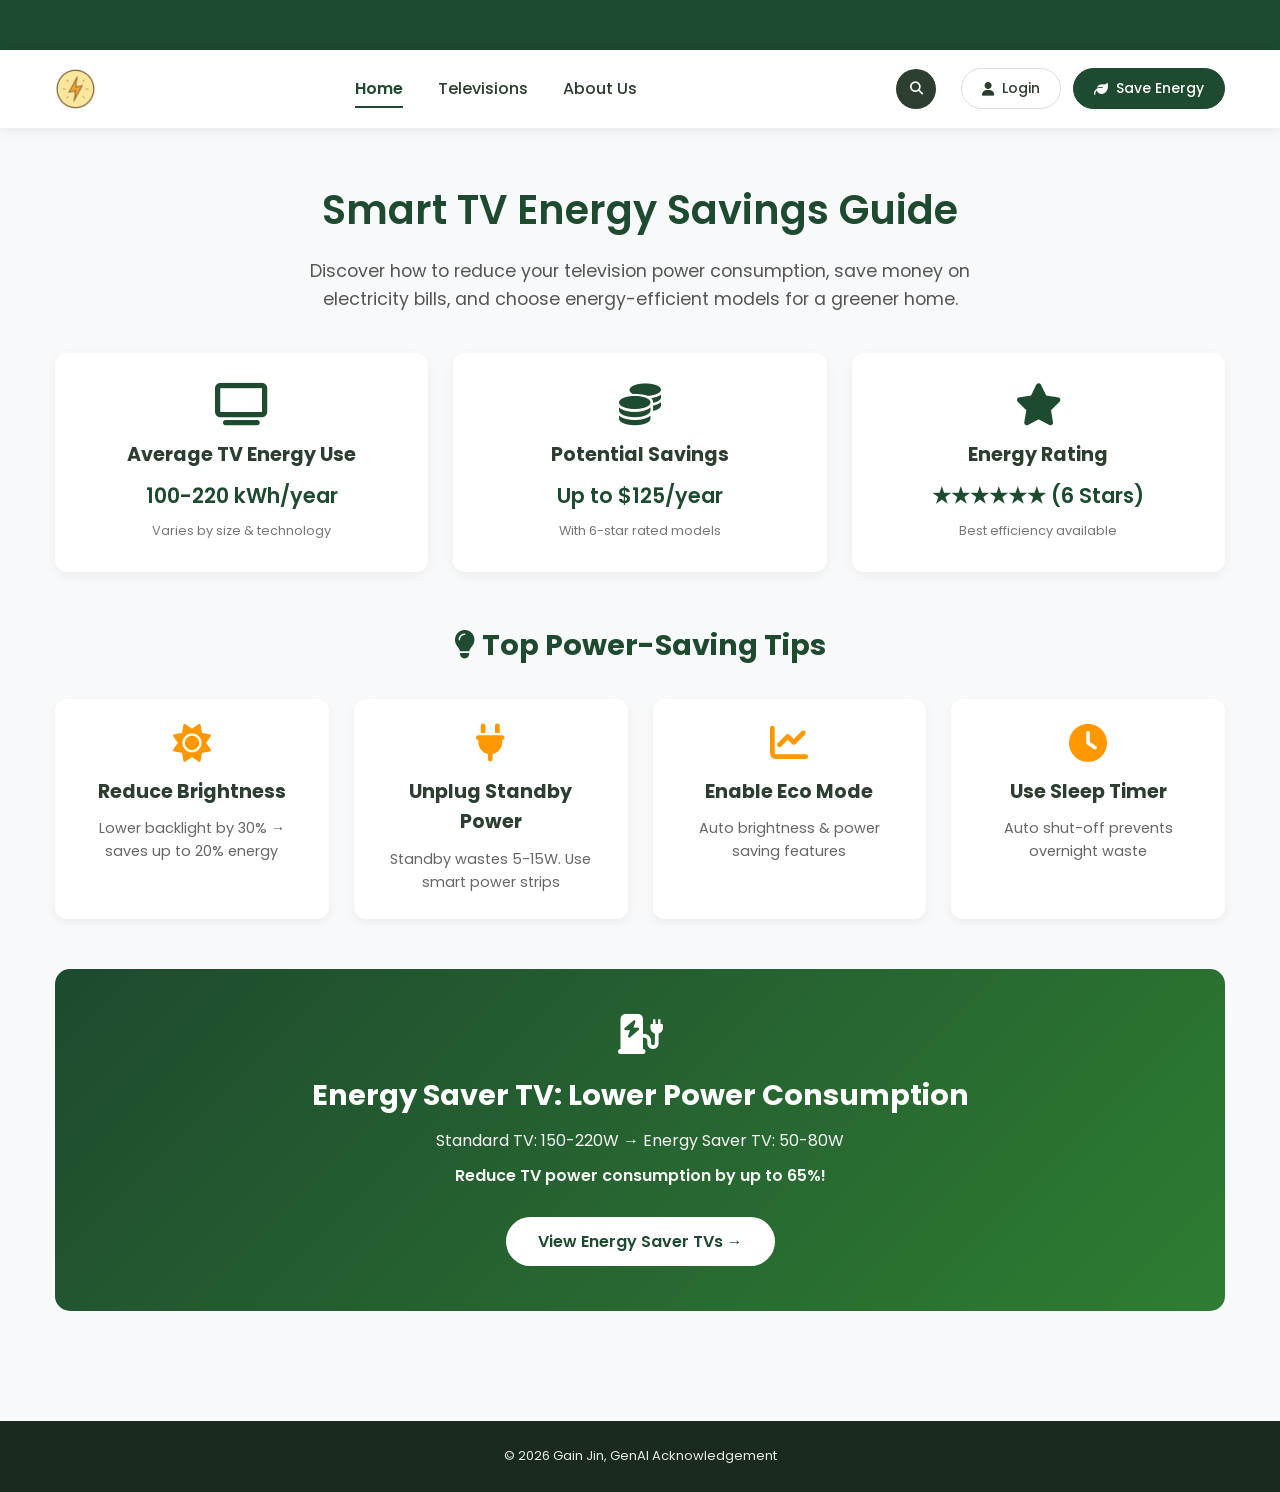
==== Exercise 3/energy-webpage/index.html @ f33c5263 "exercise 2 copy to exercise 3" ====
<!DOCTYPE html>
<html lang="en">
<head>
    <meta charset="UTF-8">
    <meta name="viewport" content="width=device-width, initial-scale=1.0">
    <title>TechVision - Smart TV Energy Savings</title>
    <link rel="stylesheet" href="css/styles.css">
    <link rel="stylesheet" href="https://cdnjs.cloudflare.com/ajax/libs/font-awesome/6.4.0/css/all.min.css">
    <link href="https://fonts.googleapis.com/css2?family=Poppins:wght@300;400;500;600;700&display=swap" rel="stylesheet">
    <link rel="icon" href="images/logo.png">
</head>
<body>
    <!-- Header -->
    <header class="ecommerce-header">
        <!-- Top banner -->
        <div class="top-banner">
            <div class="container">
                <div class="banner-content">
                    <div class="marquee-container">
                        <div class="marquee-text">
                            💡 Save Up to $100/Year on Electricity! 🌱 Choose 6-Star Energy Rated TVs & Reduce Your Carbon Footprint 📺
                        </div>
                    </div>
                </div>
            </div>
        </div>
        
        <!-- Navigation Bar -->
        <nav class="main-nav">
            <div class="container">
                <div class="nav-content">
                    <!-- Logo -->
                    <div class="logo" id="logo">
                        <img src="images/logo.png" alt="TechVision Logo" class="logo-image">
                    </div>
                    
                    <!-- Navigation Menu -->
                    <ul class="nav-menu" id="navMenu">
                        <li><a href="#home" class="nav-link active" data-page="home">Home</a></li>
                        <li><a href="#televisions" class="nav-link" data-page="televisions">Televisions</a></li>
                        <li><a href="#about" class="nav-link" data-page="about">About Us</a></li>
                    </ul>
                    
                    <!-- Search -->
                    <div class="search-container">
                        <div class="search-wrapper" id="searchWrapper">
                            <button class="search-icon-btn" id="searchToggle">
                                <i class="fas fa-search"></i>
                            </button>
                            <!-- GenAI: Expandable search container for energy tips -->
                            <div class="search-expandable" id="searchExpandable">
                                <form class="search-form" id="searchForm">
                                    <input type="text" placeholder="Search energy tips..." class="search-input" id="searchInput">
                                </form>
                            </div>
                        </div>
                    </div>
                    
                    <!-- Auth Buttons -->
                    <div class="auth-buttons" id="authButtons">
                        <a href="#" class="btn-login">
                            <i class="fas fa-user"></i> Login
                        </a>
                        <a href="#" class="btn-register">
                            <i class="fas fa-leaf"></i> Save Energy
                        </a>
                    </div>

                    <!-- Mobile Toggle -->
                    <!-- GenAI: Mobile menu toggle button - fixed version -->
                    <div class="mobile-toggle" id="mobileToggle">
                        <i class="fas fa-bars"></i>
                    </div>
                </div>
            </div>
        </nav>
    </header>
    
    <!-- Main Content -->
    <main class="page-content">
        <div class="container">
            
            <!-- HOME PAGE -->
            <section id="home" class="page-section active">
                <h1>Smart TV Energy Savings Guide</h1>
                <p>Discover how to reduce your television power consumption, save money on electricity bills, and choose energy-efficient models for a greener home.</p>
                
                <!-- Energy Statistics -->
                <div class="energy-stats">
                    <div class="stat-box">
                        <i class="fas fa-tv"></i>
                        <h3>Average TV Energy Use</h3>
                        <p>100-220 kWh/year</p>
                        <small>Varies by size & technology</small>
                    </div>
                    <div class="stat-box">
                        <i class="fas fa-coins"></i>
                        <h3>Potential Savings</h3>
                        <p>Up to $125/year</p>
                        <small>With 6-star rated models</small>
                    </div>
                    <div class="stat-box">
                        <i class="fas fa-star"></i>
                        <h3>Energy Rating</h3>
                        <p>★★★★★★ (6 Stars)</p>
                        <small>Best efficiency available</small>
                    </div>
                </div>
                
                <!-- Tips -->
                <div class="tips-section">
                    <h2><i class="fas fa-lightbulb"></i> Top Power-Saving Tips</h2>
                    <div class="tips-grid">
                        <div class="tip-card">
                            <i class="fas fa-sun"></i>
                            <h3>Reduce Brightness</h3>
                            <p>Lower backlight by 30% → saves up to 20% energy</p>
                        </div>
                        <div class="tip-card">
                            <i class="fas fa-plug"></i>
                            <h3>Unplug Standby Power</h3>
                            <p>Standby wastes 5-15W. Use smart power strips</p>
                        </div>
                        <div class="tip-card">
                            <i class="fas fa-chart-line"></i>
                            <h3>Enable Eco Mode</h3>
                            <p>Auto brightness & power saving features</p>
                        </div>
                        <div class="tip-card">
                            <i class="fas fa-clock"></i>
                            <h3>Use Sleep Timer</h3>
                            <p>Auto shut-off prevents overnight waste</p>
                        </div>
                    </div>
                </div>
                
                <!-- Comparison Banner -->
                <div class="comparison-banner">
                    <div class="comparison-content">
                        <i class="fas fa-charging-station"></i>
                        <h2>Energy Saver TV: Lower Power Consumption</h2>
                        <p>Standard TV: 150-220W → Energy Saver TV: 50-80W</p>
                        <p class="savings-highlight">Reduce TV power consumption by up to 65%!</p>
                        <a href="#televisions" class="comparison-btn" onclick="navigateTo('televisions')">View Energy Saver TVs →</a>
                    </div>
                </div>
            </section>

            <!-- TELEVISIONS PAGE -->
            <section id="televisions" class="page-section">
                <!-- Page Header -->
                <div class="page-header">
                    <h1>TV Power Consumption Comparison</h1>
                    <p>Compare energy usage, standby power, and annual costs to find the most efficient television for your home.</p>
                </div>

                <!-- Loading -->
                <!-- GenAI: Loading indicator for CSV data fetch -->
                <div id="loadingIndicator" class="loading-indicator" style="display: none;">
                    <i class="fas fa-spinner fa-spin"></i> Loading TV data...
                </div>

                <!-- Sidebar Layout -->
                <div class="content-layout">
                    <!-- GenAI: Vertical Filter Sidebar -->
                    <aside class="filter-sidebar" id="filterSidebar" style="display: none;">
                        <div class="filter-card">
                            <h3><i class="fas fa-filter"></i> Filter Results</h3>
                            
                            <div class="filter-group-vertical">
                                <label><i class="fas fa-search"></i> Search</label>
                                <input type="text" id="tvSearchInput" placeholder="Brand or model...">
                            </div>
                            
                            <div class="filter-group-vertical">
                                <label><i class="fas fa-certificate"></i> Energy Star</label>
                                <select id="energyFilter">
                                    <option value="all">All TVs</option>
                                    <option value="Yes">Certified Only</option>
                                    <option value="No">Non-Certified</option>
                                </select>
                            </div>
                            
                            <div class="filter-group-vertical">
                                <label><i class="fas fa-tv"></i> Display Type</label>
                                <select id="displayFilter">
                                    <option value="all">All Types</option>
                                </select>
                            </div>
                            
                            <div class="filter-stats">
                                <div class="stats-box">
                                    <i class="fas fa-chart-line"></i>
                                    <span id="tvCount">0</span>
                                    <small>TVs Found</small>
                                </div>
                            </div>
                        </div>
                    </aside>

                    <!-- Main Content -->
                    <div class="main-content">
                        <!-- GenAI: TV Data Table -->
                        <div class="table-container" id="tableContainer" style="display: none;">
                            <div class="table-responsive">
                                <table class="tv-table" id="tvTable">
                                    <thead>
                                        <tr>
                                            <th>Brand</th>
                                            <th>Model</th>
                                            <th>Size</th>
                                            <th>Display Type</th>
                                            <th>Power</th>
                                            <th>Standby</th>
                                            <th>Annual Energy</th>
                                            <th>Energy Star</th>
                                            <th>Annual Cost*</th>
                                        </tr>
                                    </thead>
                                    <tbody id="tableBody">
                                        <tr>
                                            <td colspan="9" class="no-results">Loading television data...</td>
                                        </tr>
                                    </tbody>
                                </table>
                            </div>
                        </div>

                        <!-- GenAI: Error Message -->
                        <div id="errorMessage" class="error-message" style="display: none;">
                            <i class="fas fa-exclamation-triangle"></i>
                            <p>Unable to load TV data. Please make sure the CSV file exists at <strong>data/tv.csv</strong></p>
                        </div>

                        <!-- Cost Note -->
                        <div class="cost-note" id="costNote" style="display: none;">
                            <i class="fas fa-info-circle"></i>
                            <p>*Annual cost calculated at $0.30/kWh (average Australian electricity rate). Based on 5 hours of daily use.</p>
                        </div>
                    </div>
                </div>
            </section>

            <!-- ABOUT PAGE -->
            <section id="about" class="page-section">
                <h1>About TechVision</h1>
                <p>Pioneering energy-efficient television solutions for a sustainable Australian future.</p>
                
                <div class="about-grid">
                    <div class="about-card">
                        <i class="fas fa-chart-line"></i>
                        <h3>Our Mission</h3>
                        <p>To empower Australian households with premium entertainment technology that significantly reduces energy consumption, lowers electricity bills, and minimizes environmental impact.</p>
                    </div>
                    <div class="about-card">
                        <i class="fas fa-leaf"></i>
                        <h3>Sustainability Commitment</h3>
                        <p>We partner exclusively with manufacturers who prioritize energy efficiency, use eco-friendly materials, and maintain strict environmental standards in production.</p>
                    </div>
                    <div class="about-card">
                        <i class="fas fa-hand-holding-heart"></i>
                        <h3>Customer Empowerment</h3>
                        <p>Providing expert guidance and transparent energy ratings to help you make informed decisions about the most efficient TVs for your home and lifestyle.</p>
                    </div>
                </div>
                
                <div class="energy-impact">
                    <h2>Our Environmental Impact</h2>
                    <div class="impact-stats">
                        <div class="impact-card">
                            <i class="fas fa-tv"></i>
                            <h3>15,000+</h3>
                            <p>Energy-Star TVs Sold</p>
                        </div>
                        <div class="impact-card">
                            <i class="fas fa-bolt"></i>
                            <h3>850,000+</h3>
                            <p>kWh Saved Annually</p>
                        </div>
                        <div class="impact-card">
                            <i class="fas fa-tree"></i>
                            <h3>340+</h3>
                            <p>Trees Equivalent Saved</p>
                        </div>
                        <div class="impact-card">
                            <i class="fas fa-coins"></i>
                            <h3>$250,000+</h3>
                            <p>Customer Savings Yearly</p>
                        </div>
                    </div>
                </div>
                
                <div class="energy-commitment">
                    <h2><i class="fas fa-star-of-life"></i> Our Energy Efficiency Promise</h2>
                    <div class="commitment-grid">
                        <div class="commitment-item">
                            <i class="fas fa-certificate"></i>
                            <h3>6-Star Rating Focus</h3>
                            <p>We prioritize TVs with 5-6 star energy ratings, ensuring maximum efficiency for every Australian home.</p>
                        </div>
                        <div class="commitment-item">
                            <i class="fas fa-chalkboard-user"></i>
                            <h3>Education & Awareness</h3>
                            <p>Free resources and guides to help you understand and reduce your TV power consumption.</p>
                        </div>
                        <div class="commitment-item">
                            <i class="fas fa-recycle"></i>
                            <h3>E-Waste Reduction</h3>
                            <p>Partnering with recycling programs to responsibly dispose of old, inefficient televisions.</p>
                        </div>
                        <div class="commitment-item">
                            <i class="fas fa-charging-station"></i>
                            <h3>Carbon Offset Program</h3>
                            <p>Every TV sold contributes to Australian reforestation and renewable energy projects.</p>
                        </div>
                    </div>
                </div>
                
                <div class="contact-info">
                    <h2>Get in Touch</h2>
                    <p><i class="fas fa-envelope"></i> green@techvision.com.au</p>
                    <p><i class="fas fa-phone"></i> 1800-ENERGY-SAVE</p>
                    <p><i class="fas fa-clock"></i> Mon-Fri: 9am-6pm | Sat: 10am-4pm</p>
                </div>
            </section>

        </div>
    </main>
    
    <footer>
        <div class="container">
            <p>© 2026 Gain Jin, GenAI Acknowledgement</p>
        </div>
    </footer>
    
    <script src="js/script.js"></script>
</body>
</html>
---- Exercise 3/energy-webpage/css/styles.css ----
/* ============================================
   BASE STYLES
   ============================================ */

* {
    margin: 0;
    padding: 0;
    box-sizing: border-box;
}

body {
    background: #f8f9fa;
    color: #2c3e2f;
    line-height: 1.6;
    font-family: 'Poppins', 'Segoe UI', sans-serif;
    overflow-x: hidden;
}

.container {
    width: 100%;
    max-width: 1200px;
    margin: 0 auto;
    padding: 0 15px;
}

/* Top Banner */
.top-banner {
    background: #1e4a2f;
    color: white;
    padding: 12px 0;
    overflow: hidden;
    box-shadow: 0 2px 8px rgba(0,0,0,0.1);
}

.banner-content {
    display: flex;
    justify-content: center;
    align-items: center;
    width: 100%;
}

.marquee-container {
    width: 100%;
    overflow: hidden;
    white-space: nowrap;
}

.marquee-text {
    display: inline-block;
    padding-left: 100%;
    animation: marquee 22s linear infinite;
    font-weight: 500;
    letter-spacing: 0.5px;
}

@keyframes marquee {
    0% { transform: translateX(0); }
    100% { transform: translateX(-100%); }
}

.marquee-container:hover .marquee-text {
    animation-play-state: paused;
}

/* Navigation */
.main-nav {
    background: white;
    padding: 18px 0;
    box-shadow: 0 2px 12px rgba(0,0,0,0.08);
    position: sticky;
    top: 0;
    z-index: 1000;
}

.nav-content {
    display: flex;
    align-items: center;
    justify-content: space-between;
    gap: 25px;
    position: relative;
}

/* Logo */
.logo {
    cursor: pointer;
    flex-shrink: 0;
}

.logo-image {
    height: 42px;
    width: auto;
    display: block;
    transition: transform 0.3s ease;
}

.logo:hover .logo-image {
    transform: scale(1.05);
}

/* Navigation Menu */
.nav-menu {
    display: flex;
    list-style: none;
    gap: 35px;
    margin: 0;
    padding: 0;
    flex: 1;
    justify-content: center;
}

.nav-link {
    text-decoration: none;
    color: #2c3e2f;
    font-weight: 500;
    font-size: 16px;
    padding: 8px 0;
    position: relative;
    transition: color 0.3s ease;
    cursor: pointer;
}

.nav-link:hover {
    color: #1e4a2f;
}

.nav-link::after {
    content: '';
    position: absolute;
    bottom: 0;
    left: 0;
    width: 0;
    height: 2px;
    background: #1e4a2f;
    transition: width 0.3s ease;
}

.nav-link:hover::after {
    width: 100%;
}

.nav-link.active {
    color: #1e4a2f;
    font-weight: 600;
}

.nav-link.active::after {
    width: 100%;
    background: #1e4a2f;
}

/* Auth Buttons */
.auth-buttons {
    display: flex;
    gap: 12px;
    flex-shrink: 0;
}

.btn-login, .btn-register {
    padding: 8px 20px;
    border-radius: 25px;
    text-decoration: none;
    font-weight: 500;
    font-size: 14px;
    display: flex;
    align-items: center;
    gap: 8px;
    transition: all 0.3s ease;
}

.btn-login {
    background: transparent;
    color: #2c3e2f;
    border: 1px solid #ddd;
}

.btn-login:hover {
    background: #f0f0f0;
    border-color: #1e4a2f;
    transform: translateY(-2px);
}

.btn-register {
    background: #1e4a2f;
    color: white;
    border: 1px solid #1e4a2f;
}

.btn-register:hover {
    background: #0f3a22;
    transform: translateY(-2px);
}

/* Search */
.search-container {
    position: relative;
}

.search-wrapper {
    display: flex;
    align-items: center;
    background: #2c3e2f;
    border-radius: 25px;
    transition: all 0.3s ease;
    padding: 2px;
}

.search-icon-btn {
    background: none;
    border: none;
    color: white;
    cursor: pointer;
    padding: 8px;
    border-radius: 50%;
    transition: all 0.3s ease;
    width: 36px;
    height: 36px;
    display: flex;
    align-items: center;
    justify-content: center;
}

.search-icon-btn:hover {
    background: #3e5a40;
    transform: scale(1.05);
}

/* GenAI: Expandable search container */
.search-expandable {
    width: 0;
    overflow: hidden;
    transition: width 0.3s ease;
    height: 36px;
}

.search-expandable.expanded {
    width: 220px;
}

.search-form {
    display: flex;
    align-items: center;
    width: 220px;
    opacity: 0;
    transition: opacity 0.2s;
    height: 100%;
}

.search-expandable.expanded .search-form {
    opacity: 1;
}

.search-input {
    flex: 1;
    padding: 0 12px;
    border: none;
    background: transparent;
    font-family: 'Poppins', sans-serif;
    font-size: 14px;
    outline: none;
    color: white;
    height: 100%;
}

.search-input::placeholder {
    color: #ccc;
}

/* Mobile Toggle */
.mobile-toggle {
    display: none;
    font-size: 28px;
    cursor: pointer;
    color: #2c3e2f;
    background: none;
    border: none;
    padding: 8px;
    z-index: 1002;
}

.mobile-toggle:hover {
    color: #1e4a2f;
}

/* Main Content & Page Sections */
.page-content {
    padding: 50px 0;
    text-align: center;
    min-height: calc(100vh - 400px);
}

.page-section {
    display: none;
}

.page-section.active {
    display: block;
}

h1 {
    font-size: 2.5rem;
    color: #1e4a2f;
    margin-bottom: 15px;
    font-weight: 600;
}

.page-content > .container > .page-section > p {
    font-size: 1.1rem;
    color: #555;
    max-width: 750px;
    margin: 0 auto 40px;
}

/* ============================================
   HOME PAGE STYLES
   ============================================ */

/* Energy Stats */
.energy-stats {
    display: grid;
    grid-template-columns: repeat(auto-fit, minmax(250px, 1fr));
    gap: 25px;
    margin: 40px 0;
}

.stat-box {
    background: white;
    padding: 30px;
    border-radius: 12px;
    text-align: center;
    box-shadow: 0 4px 12px rgba(0,0,0,0.05);
    transition: transform 0.3s ease;
}

.stat-box:hover {
    transform: translateY(-5px);
}

.stat-box i {
    font-size: 42px;
    color: #1e4a2f;
    margin-bottom: 15px;
}

.stat-box h3 {
    font-size: 1.2rem;
    margin-bottom: 8px;
    color: #2c3e2f;
}

.stat-box p {
    font-size: 1.3rem;
    font-weight: 600;
    color: #1e4a2f;
    margin: 5px 0;
}

.stat-box small {
    font-size: 0.8rem;
    color: #777;
}

/* Tips Section */
.tips-section {
    margin: 50px 0;
}

.tips-section h2 {
    font-size: 1.8rem;
    color: #1e4a2f;
    margin-bottom: 30px;
}

.tips-grid {
    display: grid;
    grid-template-columns: repeat(auto-fit, minmax(240px, 1fr));
    gap: 25px;
}

.tip-card {
    background: white;
    padding: 25px;
    border-radius: 12px;
    text-align: center;
    box-shadow: 0 4px 10px rgba(0,0,0,0.05);
    transition: transform 0.3s;
}

.tip-card:hover {
    transform: translateY(-3px);
}

.tip-card i {
    font-size: 38px;
    color: #ff9800;
    margin-bottom: 15px;
}

.tip-card h3 {
    margin-bottom: 10px;
    font-size: 1.2rem;
    color: #2c3e2f;
}

.tip-card p {
    color: #666;
    font-size: 0.9rem;
}

/* Comparison Banner */
.comparison-banner {
    background: linear-gradient(135deg, #1e4a2f 0%, #2e7d32 100%);
    border-radius: 15px;
    padding: 45px;
    text-align: center;
    color: white;
    margin-top: 50px;
}

.comparison-content i {
    font-size: 2.5rem;
}

.comparison-content h2 {
    font-size: 1.8rem;
    margin: 15px 0 10px;
}

.comparison-content p {
    font-size: 1rem;
    margin-bottom: 8px;
    opacity: 0.95;
}

.savings-highlight {
    font-size: 1.2rem;
    font-weight: 600;
    margin: 10px 0;
}

.comparison-btn {
    display: inline-block;
    margin-top: 20px;
    padding: 12px 32px;
    background: white;
    color: #1e4a2f;
    text-decoration: none;
    border-radius: 30px;
    font-weight: 600;
    transition: all 0.3s ease;
    cursor: pointer;
    border: none;
}

.comparison-btn:hover {
    transform: translateY(-2px);
    box-shadow: 0 5px 15px rgba(0,0,0,0.2);
}

/* ============================================
   TELEVISIONS PAGE STYLES
   ============================================ */

.page-header {
    text-align: center;
    margin: 40px 0 30px;
}

.page-header h1 {
    font-size: 2.2rem;
    color: #000;
    margin-bottom: 12px;
}

.page-header p {
    font-size: 1rem;
    color: #666;
    max-width: 700px;
    margin: 0 auto;
}

/* GenAI: Loading indicator */
.loading-indicator {
    text-align: center;
    padding: 60px 20px;
    font-size: 1.1rem;
    color: #666;
}

.loading-indicator i {
    margin-right: 10px;
    color: #000;
}

/* Sidebar Layout */
.content-layout {
    display: flex;
    gap: 30px;
    margin-bottom: 40px;
    text-align: left;
}

/* GenAI: Vertical Filter Sidebar */
.filter-sidebar {
    flex: 0 0 280px;
}

.filter-card {
    background: white;
    border-radius: 16px;
    padding: 24px;
    box-shadow: 0 5px 20px rgba(0, 0, 0, 0.08);
    position: sticky;
    top: 20px;
}

.filter-card h3 {
    font-size: 1.2rem;
    margin-bottom: 20px;
    padding-bottom: 12px;
    border-bottom: 2px solid #f0f0f0;
    color: #333;
}

.filter-card h3 i {
    margin-right: 8px;
    color: #000;
}

.filter-group-vertical {
    margin-bottom: 20px;
}

.filter-group-vertical label {
    display: flex;
    align-items: center;
    gap: 8px;
    font-weight: 500;
    margin-bottom: 8px;
    color: #555;
    font-size: 0.85rem;
}

.filter-group-vertical label i {
    font-size: 0.9rem;
    color: #666;
}

.filter-group-vertical input,
.filter-group-vertical select {
    width: 100%;
    padding: 10px 12px;
    border: 1px solid #e0e0e0;
    border-radius: 8px;
    font-family: 'Poppins', sans-serif;
    font-size: 0.9rem;
    transition: all 0.3s ease;
}

.filter-group-vertical input:focus,
.filter-group-vertical select:focus {
    outline: none;
    border-color: #000;
    box-shadow: 0 0 0 3px rgba(0, 0, 0, 0.05);
}

.filter-stats {
    margin-top: 25px;
    padding-top: 20px;
    border-top: 1px solid #f0f0f0;
}

.stats-box {
    text-align: center;
    background: #f8f9fa;
    padding: 15px;
    border-radius: 12px;
}

.stats-box i {
    font-size: 1.5rem;
    color: #000;
    display: block;
    margin-bottom: 8px;
}

.stats-box span {
    font-size: 2rem;
    font-weight: 700;
    color: #000;
    display: block;
    line-height: 1;
}

.stats-box small {
    font-size: 0.75rem;
    color: #666;
    display: block;
    margin-top: 5px;
}

/* Main Content */
.main-content {
    flex: 1;
    min-width: 0;
}

/* GenAI: TV Data Table */
.table-container {
    background: white;
    border-radius: 16px;
    box-shadow: 0 5px 20px rgba(0, 0, 0, 0.08);
    overflow: hidden;
    margin-bottom: 20px;
}

.table-responsive {
    overflow-x: auto;
}

.tv-table {
    width: 100%;
    border-collapse: collapse;
    font-size: 0.9rem;
}

.tv-table thead {
    background: #f8f9fa;
    border-bottom: 2px solid #e0e0e0;
}

.tv-table th {
    padding: 16px 12px;
    text-align: center;
    font-weight: 600;
    color: #333;
    font-size: 0.8rem;
    text-transform: uppercase;
    letter-spacing: 0.5px;
}

.tv-table td {
    padding: 14px 12px;
    text-align: center;
    border-bottom: 1px solid #eee;
    color: #555;
}

.tv-table tr:hover {
    background: #fafafa;
}

.tv-table td:first-child,
.tv-table th:first-child {
    padding-left: 20px;
}

.tv-table td:last-child,
.tv-table th:last-child {
    padding-right: 20px;
}

.tv-table td:first-child {
    font-weight: 600;
    color: #000;
}

/* Energy Star Badge */
.energy-star-badge {
    display: inline-flex;
    align-items: center;
    gap: 6px;
    background: #2ecc71;
    color: white;
    padding: 4px 10px;
    border-radius: 20px;
    font-size: 0.7rem;
    font-weight: 500;
}

.energy-star-badge i {
    font-size: 0.65rem;
}

.non-certified {
    color: #999;
    font-size: 0.75rem;
}

/* Star Rating */
.star-rating {
    font-size: 0.7rem;
    letter-spacing: 1px;
    display: block;
    margin-top: 4px;
}

/* Cost Highlight */
.cost-highlight {
    font-weight: 600;
    color: #e67e22;
}

/* GenAI: Error Message */
.error-message {
    background: #fee;
    border-left: 4px solid #e74c3c;
    padding: 15px 20px;
    border-radius: 8px;
    display: flex;
    align-items: center;
    gap: 12px;
    color: #c0392b;
    margin-bottom: 20px;
}

.error-message i {
    font-size: 1.2rem;
}

.error-message p {
    margin: 0;
    flex: 1;
}

.cost-note {
    background: #fff3e0;
    padding: 12px 20px;
    border-radius: 8px;
    display: flex;
    align-items: center;
    gap: 12px;
    font-size: 0.8rem;
    color: #856404;
}

.cost-note i {
    font-size: 1rem;
}

.no-results {
    text-align: center;
    padding: 60px 20px !important;
    color: #999;
    font-size: 0.9rem;
}

/* ============================================
   ABOUT PAGE STYLES
   ============================================ */

.about-grid {
    display: grid;
    grid-template-columns: repeat(auto-fit, minmax(300px, 1fr));
    gap: 30px;
    margin: 40px 0;
}

.about-card {
    background: white;
    padding: 35px;
    border-radius: 12px;
    text-align: center;
    box-shadow: 0 4px 12px rgba(0, 0, 0, 0.05);
    transition: all 0.3s ease;
}

.about-card:hover {
    transform: translateY(-5px);
    box-shadow: 0 8px 20px rgba(0, 0, 0, 0.1);
}

.about-card i {
    font-size: 45px;
    color: #1e4a2f;
    margin-bottom: 18px;
}

.about-card h3 {
    font-size: 1.3rem;
    margin-bottom: 15px;
    color: #1e4a2f;
}

.about-card p {
    font-size: 0.95rem;
    color: #555;
    line-height: 1.6;
}

/* Energy Impact */
.energy-impact {
    margin: 60px 0;
    text-align: center;
}

.energy-impact h2 {
    font-size: 1.8rem;
    margin-bottom: 35px;
    color: #1e4a2f;
}

.impact-stats {
    display: grid;
    grid-template-columns: repeat(auto-fit, minmax(220px, 1fr));
    gap: 25px;
    margin-top: 30px;
}

.impact-card {
    background: linear-gradient(135deg, #1e4a2f 0%, #2e7d32 100%);
    color: white;
    padding: 30px 20px;
    border-radius: 12px;
    text-align: center;
    transition: transform 0.3s ease;
}

.impact-card:hover {
    transform: translateY(-5px);
}

.impact-card i {
    font-size: 42px;
    margin-bottom: 15px;
}

.impact-card h3 {
    font-size: 2rem;
    margin-bottom: 8px;
    font-weight: 700;
}

.impact-card p {
    font-size: 0.9rem;
    opacity: 0.95;
}

/* Energy Commitment */
.energy-commitment {
    margin: 60px 0;
    text-align: center;
}

.energy-commitment h2 {
    font-size: 1.8rem;
    margin-bottom: 35px;
    color: #1e4a2f;
}

.energy-commitment h2 i {
    margin-right: 12px;
    color: #ff9800;
}

.commitment-grid {
    display: grid;
    grid-template-columns: repeat(auto-fit, minmax(250px, 1fr));
    gap: 30px;
}

.commitment-item {
    background: white;
    padding: 30px;
    border-radius: 12px;
    text-align: center;
    box-shadow: 0 4px 12px rgba(0, 0, 0, 0.05);
    transition: all 0.3s ease;
}

.commitment-item:hover {
    transform: translateY(-3px);
    box-shadow: 0 6px 16px rgba(0, 0, 0, 0.1);
}

.commitment-item i {
    font-size: 40px;
    color: #1e4a2f;
    margin-bottom: 18px;
}

.commitment-item h3 {
    font-size: 1.2rem;
    margin-bottom: 12px;
    color: #2c3e2f;
}

.commitment-item p {
    font-size: 0.9rem;
    color: #666;
    line-height: 1.5;
}

/* Contact Info */
.contact-info {
    background: white;
    padding: 45px;
    border-radius: 12px;
    text-align: center;
    margin: 40px 0;
    box-shadow: 0 4px 12px rgba(0, 0, 0, 0.05);
}

.contact-info h2 {
    font-size: 1.8rem;
    margin-bottom: 25px;
    color: #1e4a2f;
}

.contact-info p {
    font-size: 1.1rem;
    margin: 15px 0;
    color: #333;
}

/* ============================================
   FOOTER
   ============================================ */

footer {
    background: #1a2a1f;
    color: white;
    padding: 25px 0;
    text-align: center;
    margin-top: 60px;
}

footer p {
    margin: 0;
    font-size: 13px;
    opacity: 0.9;
}

/* ============================================
   GenAI: Mobile Responsive Styles
   ============================================ */

@media (max-width: 1024px) {
    .search-expandable.expanded {
        width: 200px;
    }
}

@media (max-width: 900px) {
    .nav-content {
        flex-wrap: wrap;
    }
    
    .nav-menu {
        order: 4;
        width: 100%;
        justify-content: center;
        margin-top: 15px;
    }
    
    .auth-buttons {
        order: 2;
        margin-left: auto;
    }
    
    .search-container {
        order: 3;
    }
}

@media (max-width: 992px) {
    .content-layout {
        flex-direction: column;
    }
    
    .filter-sidebar {
        flex: auto;
    }
    
    .filter-card {
        position: static;
    }
    
    .filter-group-vertical {
        margin-bottom: 15px;
    }
}

/* GenAI: Mobile Styles - Screen width 768px and below */
@media (max-width: 768px) {
    /* Hide desktop nav elements */
    .nav-menu, 
    .auth-buttons {
        display: none !important;
    }
    
    /* Show mobile toggle */
    .mobile-toggle {
        display: block !important;
    }
    
    .nav-content {
        flex-wrap: nowrap;
        justify-content: space-between;
    }
    
    .logo {
        order: 1;
    }
    
    .search-container {
        order: 2;
        margin-left: auto;
        display: block !important;
    }
    
    .mobile-toggle {
        order: 3;
        margin-left: 10px;
    }
    
    .search-wrapper {
        background: #2c3e2f;
        border-radius: 25px;
    }
    
    /* GenAI: Mobile search expandable */
    .search-expandable {
        position: fixed;
        top: 0;
        left: 0;
        right: 0;
        width: 100%;
        height: 0;
        background: white;
        z-index: 1001;
        transition: height 0.3s ease;
        border-radius: 0;
    }
    
    .search-expandable.expanded {
        width: 100%;
        height: 60px;
    }
    
    .search-expandable.expanded .search-form {
        width: 100%;
        padding: 10px 15px;
        background: white;
    }
    
    .search-input {
        color: #333;
        background: white;
    }
    
    /* GenAI: Mobile menu open styles (applied by JavaScript) */
    .nav-menu.mobile-visible {
        display: flex !important;
        flex-direction: column;
        position: absolute;
        top: 100%;
        left: 0;
        right: 0;
        background: white;
        padding: 20px;
        box-shadow: 0 10px 20px rgba(0,0,0,0.1);
        gap: 15px;
        z-index: 1000;
        order: 5;
    }
    
    .auth-buttons.mobile-visible {
        display: flex !important;
        flex-direction: column;
        position: absolute;
        top: calc(100% + 200px);
        left: 0;
        right: 0;
        background: white;
        padding: 20px;
        box-shadow: 0 10px 20px rgba(0,0,0,0.1);
        gap: 15px;
        z-index: 1000;
    }
    
    /* Typography */
    h1 {
        font-size: 1.8rem;
    }
    
    .page-content > .container > .page-section > p {
        font-size: 1rem;
    }
    
    /* Home page grids */
    .energy-stats, 
    .tips-grid {
        grid-template-columns: 1fr;
    }
    
    .comparison-banner {
        padding: 30px;
    }
    
    .comparison-content h2 {
        font-size: 1.4rem;
    }
    
    /* Televisions page */
    .page-header h1 {
        font-size: 1.6rem;
    }
    
    .tv-table th {
        font-size: 0.7rem;
        padding: 12px 8px;
    }
    
    .tv-table td {
        padding: 10px 8px;
        font-size: 0.75rem;
    }
    
    /* GenAI: About page specific responsive adjustments */
    .about-grid, 
    .impact-stats, 
    .commitment-grid {
        grid-template-columns: 1fr;
    }
    
    .energy-impact h2, 
    .energy-commitment h2 {
        font-size: 1.5rem;
    }
    
    .impact-card h3 {
        font-size: 1.5rem;
    }
    
    .contact-info {
        padding: 30px 20px;
    }
    
    .contact-info h2 {
        font-size: 1.5rem;
    }
    
    .contact-info p {
        font-size: 0.95rem;
    }
}

@media (max-width: 480px) {
    .tv-table td,
    .tv-table th {
        padding: 8px 6px;
        font-size: 0.7rem;
    }
    
    .energy-star-badge {
        padding: 2px 6px;
        font-size: 0.6rem;
    }
}
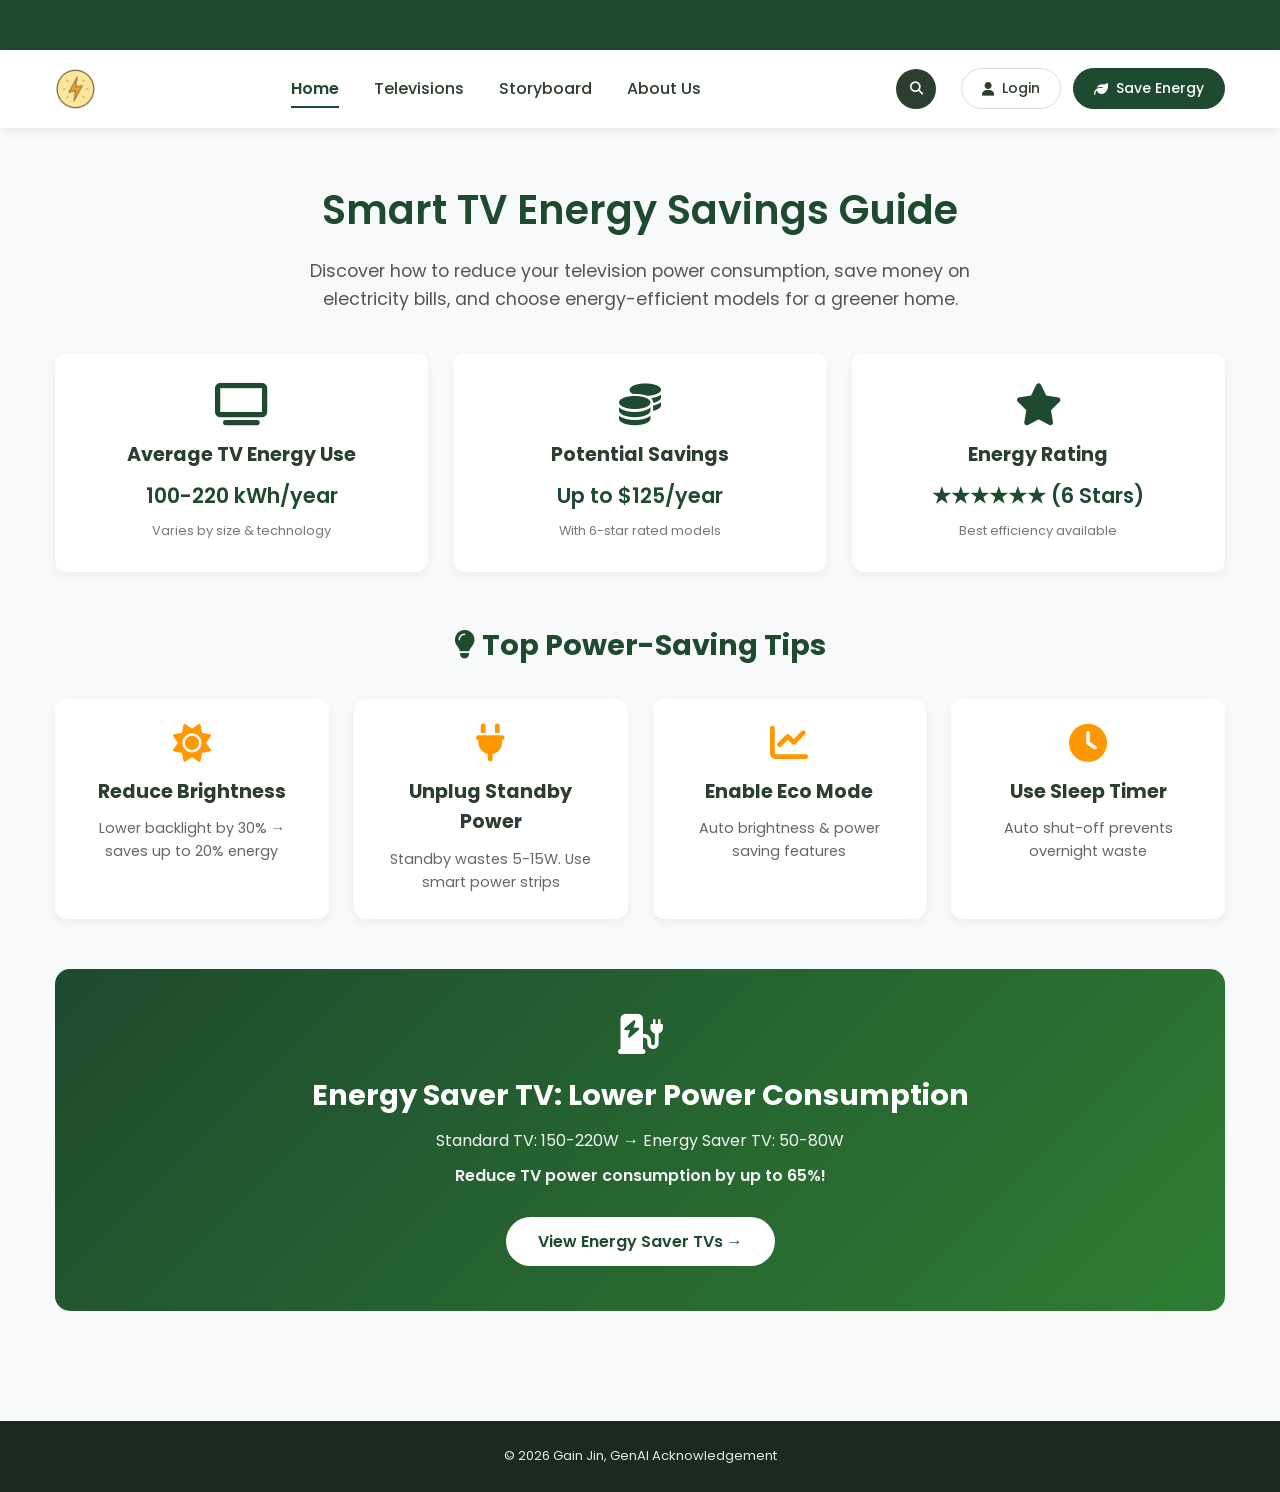
==== commit 12ed98d1: "storyboard page and design" ====
--- a/Exercise 3/energy-webpage/index.html
+++ b/Exercise 3/energy-webpage/index.html
@@ -6,13 +6,12 @@
     <title>TechVision - Smart TV Energy Savings</title>
     <link rel="stylesheet" href="css/styles.css">
     <link rel="stylesheet" href="https://cdnjs.cloudflare.com/ajax/libs/font-awesome/6.4.0/css/all.min.css">
-    <link href="https://fonts.googleapis.com/css2?family=Poppins:wght@300;400;500;600;700&display=swap" rel="stylesheet">
+    <link href="https://fonts.googleapis.com/css2?family=Poppins:wght@300;400;500;600;700;800;900&display=swap" rel="stylesheet">
     <link rel="icon" href="images/logo.png">
 </head>
 <body>
     <!-- Header -->
     <header class="ecommerce-header">
-        <!-- Top banner -->
         <div class="top-banner">
             <div class="container">
                 <div class="banner-content">
@@ -25,29 +24,25 @@
             </div>
         </div>
         
-        <!-- Navigation Bar -->
         <nav class="main-nav">
             <div class="container">
                 <div class="nav-content">
-                    <!-- Logo -->
                     <div class="logo" id="logo">
                         <img src="images/logo.png" alt="TechVision Logo" class="logo-image">
                     </div>
                     
-                    <!-- Navigation Menu -->
                     <ul class="nav-menu" id="navMenu">
                         <li><a href="#home" class="nav-link active" data-page="home">Home</a></li>
                         <li><a href="#televisions" class="nav-link" data-page="televisions">Televisions</a></li>
+                        <li><a href="#storyboard" class="nav-link" data-page="storyboard">Storyboard</a></li>
                         <li><a href="#about" class="nav-link" data-page="about">About Us</a></li>
                     </ul>
                     
-                    <!-- Search -->
                     <div class="search-container">
                         <div class="search-wrapper" id="searchWrapper">
                             <button class="search-icon-btn" id="searchToggle">
                                 <i class="fas fa-search"></i>
                             </button>
-                            <!-- GenAI: Expandable search container for energy tips -->
                             <div class="search-expandable" id="searchExpandable">
                                 <form class="search-form" id="searchForm">
                                     <input type="text" placeholder="Search energy tips..." class="search-input" id="searchInput">
@@ -56,18 +51,11 @@
                         </div>
                     </div>
                     
-                    <!-- Auth Buttons -->
                     <div class="auth-buttons" id="authButtons">
-                        <a href="#" class="btn-login">
-                            <i class="fas fa-user"></i> Login
-                        </a>
-                        <a href="#" class="btn-register">
-                            <i class="fas fa-leaf"></i> Save Energy
-                        </a>
-                    </div>
-
-                    <!-- Mobile Toggle -->
-                    <!-- GenAI: Mobile menu toggle button - fixed version -->
+                        <a href="#" class="btn-login"><i class="fas fa-user"></i> Login</a>
+                        <a href="#" class="btn-register"><i class="fas fa-leaf"></i> Save Energy</a>
+                    </div>
+
                     <div class="mobile-toggle" id="mobileToggle">
                         <i class="fas fa-bars"></i>
                     </div>
@@ -76,7 +64,6 @@
         </nav>
     </header>
     
-    <!-- Main Content -->
     <main class="page-content">
         <div class="container">
             
@@ -85,56 +72,22 @@
                 <h1>Smart TV Energy Savings Guide</h1>
                 <p>Discover how to reduce your television power consumption, save money on electricity bills, and choose energy-efficient models for a greener home.</p>
                 
-                <!-- Energy Statistics -->
                 <div class="energy-stats">
-                    <div class="stat-box">
-                        <i class="fas fa-tv"></i>
-                        <h3>Average TV Energy Use</h3>
-                        <p>100-220 kWh/year</p>
-                        <small>Varies by size & technology</small>
-                    </div>
-                    <div class="stat-box">
-                        <i class="fas fa-coins"></i>
-                        <h3>Potential Savings</h3>
-                        <p>Up to $125/year</p>
-                        <small>With 6-star rated models</small>
-                    </div>
-                    <div class="stat-box">
-                        <i class="fas fa-star"></i>
-                        <h3>Energy Rating</h3>
-                        <p>★★★★★★ (6 Stars)</p>
-                        <small>Best efficiency available</small>
-                    </div>
+                    <div class="stat-box"><i class="fas fa-tv"></i><h3>Average TV Energy Use</h3><p>100-220 kWh/year</p><small>Varies by size & technology</small></div>
+                    <div class="stat-box"><i class="fas fa-coins"></i><h3>Potential Savings</h3><p>Up to $125/year</p><small>With 6-star rated models</small></div>
+                    <div class="stat-box"><i class="fas fa-star"></i><h3>Energy Rating</h3><p>★★★★★★ (6 Stars)</p><small>Best efficiency available</small></div>
                 </div>
                 
-                <!-- Tips -->
                 <div class="tips-section">
                     <h2><i class="fas fa-lightbulb"></i> Top Power-Saving Tips</h2>
                     <div class="tips-grid">
-                        <div class="tip-card">
-                            <i class="fas fa-sun"></i>
-                            <h3>Reduce Brightness</h3>
-                            <p>Lower backlight by 30% → saves up to 20% energy</p>
-                        </div>
-                        <div class="tip-card">
-                            <i class="fas fa-plug"></i>
-                            <h3>Unplug Standby Power</h3>
-                            <p>Standby wastes 5-15W. Use smart power strips</p>
-                        </div>
-                        <div class="tip-card">
-                            <i class="fas fa-chart-line"></i>
-                            <h3>Enable Eco Mode</h3>
-                            <p>Auto brightness & power saving features</p>
-                        </div>
-                        <div class="tip-card">
-                            <i class="fas fa-clock"></i>
-                            <h3>Use Sleep Timer</h3>
-                            <p>Auto shut-off prevents overnight waste</p>
-                        </div>
+                        <div class="tip-card"><i class="fas fa-sun"></i><h3>Reduce Brightness</h3><p>Lower backlight by 30% → saves up to 20% energy</p></div>
+                        <div class="tip-card"><i class="fas fa-plug"></i><h3>Unplug Standby Power</h3><p>Standby wastes 5-15W. Use smart power strips</p></div>
+                        <div class="tip-card"><i class="fas fa-chart-line"></i><h3>Enable Eco Mode</h3><p>Auto brightness & power saving features</p></div>
+                        <div class="tip-card"><i class="fas fa-clock"></i><h3>Use Sleep Timer</h3><p>Auto shut-off prevents overnight waste</p></div>
                     </div>
                 </div>
                 
-                <!-- Comparison Banner -->
                 <div class="comparison-banner">
                     <div class="comparison-content">
                         <i class="fas fa-charging-station"></i>
@@ -148,96 +101,168 @@
 
             <!-- TELEVISIONS PAGE -->
             <section id="televisions" class="page-section">
-                <!-- Page Header -->
                 <div class="page-header">
                     <h1>TV Power Consumption Comparison</h1>
                     <p>Compare energy usage, standby power, and annual costs to find the most efficient television for your home.</p>
                 </div>
 
-                <!-- Loading -->
-                <!-- GenAI: Loading indicator for CSV data fetch -->
                 <div id="loadingIndicator" class="loading-indicator" style="display: none;">
                     <i class="fas fa-spinner fa-spin"></i> Loading TV data...
                 </div>
 
-                <!-- Sidebar Layout -->
                 <div class="content-layout">
-                    <!-- GenAI: Vertical Filter Sidebar -->
                     <aside class="filter-sidebar" id="filterSidebar" style="display: none;">
                         <div class="filter-card">
                             <h3><i class="fas fa-filter"></i> Filter Results</h3>
-                            
-                            <div class="filter-group-vertical">
-                                <label><i class="fas fa-search"></i> Search</label>
-                                <input type="text" id="tvSearchInput" placeholder="Brand or model...">
+                            <div class="filter-group-vertical"><label><i class="fas fa-search"></i> Search</label><input type="text" id="tvSearchInput" placeholder="Brand or model..."></div>
+                            <div class="filter-group-vertical"><label><i class="fas fa-certificate"></i> Energy Star</label><select id="energyFilter"><option value="all">All TVs</option><option value="Yes">Certified Only</option><option value="No">Non-Certified</option></select></div>
+                            <div class="filter-group-vertical"><label><i class="fas fa-tv"></i> Display Type</label><select id="displayFilter"><option value="all">All Types</option></select></div>
+                            <div class="filter-stats"><div class="stats-box"><i class="fas fa-chart-line"></i><span id="tvCount">0</span><small>TVs Found</small></div></div>
+                        </div>
+                    </aside>
+
+                    <div class="main-content">
+                        <div class="table-container" id="tableContainer" style="display: none;">
+                            <div class="table-responsive">
+                                <table class="tv-table">
+                                    <thead><tr><th>Brand</th><th>Model</th><th>Size</th><th>Display Type</th><th>Power</th><th>Standby</th><th>Annual Energy</th><th>Energy Star</th><th>Annual Cost*</th></tr></thead>
+                                    <tbody id="tableBody"><tr><td colspan="9" class="no-results">Loading television data...</td></tr></tbody>
+                                </table>
                             </div>
-                            
-                            <div class="filter-group-vertical">
-                                <label><i class="fas fa-certificate"></i> Energy Star</label>
-                                <select id="energyFilter">
-                                    <option value="all">All TVs</option>
-                                    <option value="Yes">Certified Only</option>
-                                    <option value="No">Non-Certified</option>
-                                </select>
-                            </div>
-                            
-                            <div class="filter-group-vertical">
-                                <label><i class="fas fa-tv"></i> Display Type</label>
-                                <select id="displayFilter">
-                                    <option value="all">All Types</option>
-                                </select>
-                            </div>
-                            
-                            <div class="filter-stats">
-                                <div class="stats-box">
-                                    <i class="fas fa-chart-line"></i>
-                                    <span id="tvCount">0</span>
-                                    <small>TVs Found</small>
+                        </div>
+                        <div id="errorMessage" class="error-message" style="display: none;"><i class="fas fa-exclamation-triangle"></i><p>Unable to load TV data. Please make sure the CSV file exists at <strong>data/tv.csv</strong></p></div>
+                        <div class="cost-note" id="costNote" style="display: none;"><i class="fas fa-info-circle"></i><p>*Annual cost calculated at $0.30/kWh (average Australian electricity rate). Based on 5 hours of daily use.</p></div>
+                    </div>
+                </div>
+            </section>
+
+            <!-- STORYBOARD PAGE - Interactive TV Game UI -->
+            <section id="storyboard" class="page-section">
+                <div class="storyboard-wrapper">
+
+                    <!-- ===== TV STAND-BY SCREEN ===== -->
+                    <div class="tv-standby" id="tvStandby">
+                        <div class="storyboard-header">
+                            <h1>Energy Efficiency Storyboard</h1>
+                            <p>Turn on the TV and select a storyboard to explore our visual journey</p>
+                        </div>
+
+                        <div class="tv-device">
+                            <!-- Remote Control -->
+                            <div class="tv-remote">
+                                <div class="remote-header">
+                                    <div class="remote-brand">TechVision</div>
+                                    <div class="remote-indicator"></div>
+                                </div>
+                                <div class="remote-body">
+                                    <button class="remote-btn power-btn" id="powerBtn" title="Power On">
+                                        <i class="fas fa-power-off"></i>
+                                    </button>
+                                    <div class="remote-divider"></div>
+                                    <div class="remote-label">Select Storyboard</div>
+                                    <button class="remote-btn game-btn active-game" id="game1Btn" disabled>
+                                        <div class="game-btn-icon"><i class="fas fa-bolt"></i></div>
+                                        <span>Chapter 1</span>
+                                    </button>
+                                    <button class="remote-btn game-btn" id="game2Btn" disabled>
+                                        <div class="game-btn-icon"><i class="fas fa-seedling"></i></div>
+                                        <span>Chapter 2</span>
+                                    </button>
+                                    <div class="remote-divider"></div>
+                                    <div class="remote-dpad">
+                                        <button class="dpad-btn dpad-up" disabled><i class="fas fa-chevron-up"></i></button>
+                                        <button class="dpad-btn dpad-left" disabled><i class="fas fa-chevron-left"></i></button>
+                                        <button class="dpad-btn dpad-center" disabled><i class="fas fa-circle"></i></button>
+                                        <button class="dpad-btn dpad-right" disabled><i class="fas fa-chevron-right"></i></button>
+                                        <button class="dpad-btn dpad-down" disabled><i class="fas fa-chevron-down"></i></button>
+                                    </div>
+                                    <button class="remote-btn back-btn" id="backBtn" disabled>
+                                        <i class="fas fa-undo"></i> Back
+                                    </button>
                                 </div>
                             </div>
-                        </div>
-                    </aside>
-
-                    <!-- Main Content -->
-                    <div class="main-content">
-                        <!-- GenAI: TV Data Table -->
-                        <div class="table-container" id="tableContainer" style="display: none;">
-                            <div class="table-responsive">
-                                <table class="tv-table" id="tvTable">
-                                    <thead>
-                                        <tr>
-                                            <th>Brand</th>
-                                            <th>Model</th>
-                                            <th>Size</th>
-                                            <th>Display Type</th>
-                                            <th>Power</th>
-                                            <th>Standby</th>
-                                            <th>Annual Energy</th>
-                                            <th>Energy Star</th>
-                                            <th>Annual Cost*</th>
-                                        </tr>
-                                    </thead>
-                                    <tbody id="tableBody">
-                                        <tr>
-                                            <td colspan="9" class="no-results">Loading television data...</td>
-                                        </tr>
-                                    </tbody>
-                                </table>
+
+                            <!-- TV Screen -->
+                            <div class="tv-frame">
+                                <div class="tv-bezel">
+                                    <div class="tv-led" id="tvLed"></div>
+                                    <div class="tv-screen" id="tvScreen">
+                                        <!-- Off State -->
+                                        <div class="screen-off" id="screenOff">
+                                            <div class="off-icon"><i class="fas fa-power-off"></i></div>
+                                            <p>Press power to turn on</p>
+                                        </div>
+
+                                        <!-- Menu State -->
+                                        <div class="screen-menu" id="screenMenu">
+                                            <div class="menu-topbar">
+                                                <div class="menu-time" id="menuTime">12:00</div>
+                                                <div class="menu-icons">
+                                                    <i class="fas fa-wifi"></i>
+                                                    <i class="fas fa-signal"></i>
+                                                </div>
+                                            </div>
+                                            <div class="menu-content">
+                                                <div class="menu-welcome">
+                                                    <img src="images/logo.png" alt="Logo" class="menu-logo" onerror="this.style.display='none'">
+                                                    <h2>Welcome to TechVision</h2>
+                                                    <p>Select a storyboard chapter to begin</p>
+                                                </div>
+                                                <div class="menu-cards">
+                                                    <div class="menu-card" id="menuCard1" data-story="1">
+                                                        <div class="menu-card-thumb">
+                                                            <img src="images/storyboard1st_1.jpg" alt="Chapter 1" onerror="this.parentElement.innerHTML='<div class=\'menu-card-fallback\' style=\'background:linear-gradient(135deg,#e74c3c,#c0392b)\'><i class=\'fas fa-bolt\'></i></div>'">
+                                                        </div>
+                                                        <div class="menu-card-info">
+                                                            <div class="menu-card-badge">CHAPTER 1</div>
+                                                            <h3>The Technology Overview</h3>
+                                                            <p>What type of TV screen technologies are currently available in Australia, and which are the most frequent?</p>
+                                                            <div class="menu-card-meta">
+                                                                <span><i class="fas fa-images"></i> 6 Slides</span>
+                                                                <span><i class="fas fa-clock"></i> 2 min</span>
+                                                            </div>
+                                                        </div>
+                                                    </div>
+                                                    <div class="menu-card" id="menuCard2" data-story="2">
+                                                        <div class="menu-card-thumb">
+                                                            <img src="images/storyboard2nd_1.jpg" alt="Chapter 2" onerror="this.parentElement.innerHTML='<div class=\'menu-card-fallback\' style=\'background:linear-gradient(135deg,#2ecc71,#27ae60)\'><i class=\'fas fa-seedling\'></i></div>'">
+                                                        </div>
+                                                        <div class="menu-card-info">
+                                                            <div class="menu-card-badge badge-green">CHAPTER 2</div>
+                                                            <h3>The Brand Leaderboard</h3>
+                                                            <p>Which brands have the greatest number of different models?</p>
+                                                            <div class="menu-card-meta">
+                                                                <span><i class="fas fa-images"></i> 6 Slides</span>
+                                                                <span><i class="fas fa-clock"></i> 2 min</span>
+                                                            </div>
+                                                        </div>
+                                                    </div>
+                                                </div>
+                                            </div>
+                                        </div>
+
+                                        <!-- Slideshow State -->
+                                        <div class="screen-slideshow" id="screenSlideshow">
+                                            <div class="slideshow-cinematic" id="slideshowCinematic">
+                                                <!-- Slides injected by JS -->
+                                            </div>
+                                            <div class="slideshow-nav-overlay">
+                                                <button class="slide-nav-btn slide-prev" id="slidePrev"><i class="fas fa-chevron-left"></i></button>
+                                                <button class="slide-nav-btn slide-next" id="slideNext"><i class="fas fa-chevron-right"></i></button>
+                                            </div>
+                                            <div class="slideshow-bottom-bar">
+                                                <div class="slide-progress-dots" id="slideDots"></div>
+                                                <div class="slide-counter" id="slideCounter">1 / 6</div>
+                                                <button class="slide-exit-btn" id="slideExit"><i class="fas fa-times"></i> Exit</button>
+                                            </div>
+                                        </div>
+                                    </div>
+                                </div>
+                                <div class="tv-stand"></div>
                             </div>
                         </div>
-
-                        <!-- GenAI: Error Message -->
-                        <div id="errorMessage" class="error-message" style="display: none;">
-                            <i class="fas fa-exclamation-triangle"></i>
-                            <p>Unable to load TV data. Please make sure the CSV file exists at <strong>data/tv.csv</strong></p>
-                        </div>
-
-                        <!-- Cost Note -->
-                        <div class="cost-note" id="costNote" style="display: none;">
-                            <i class="fas fa-info-circle"></i>
-                            <p>*Annual cost calculated at $0.30/kWh (average Australian electricity rate). Based on 5 hours of daily use.</p>
-                        </div>
-                    </div>
+                    </div>
+
                 </div>
             </section>
 
@@ -245,77 +270,20 @@
             <section id="about" class="page-section">
                 <h1>About TechVision</h1>
                 <p>Pioneering energy-efficient television solutions for a sustainable Australian future.</p>
-                
                 <div class="about-grid">
-                    <div class="about-card">
-                        <i class="fas fa-chart-line"></i>
-                        <h3>Our Mission</h3>
-                        <p>To empower Australian households with premium entertainment technology that significantly reduces energy consumption, lowers electricity bills, and minimizes environmental impact.</p>
-                    </div>
-                    <div class="about-card">
-                        <i class="fas fa-leaf"></i>
-                        <h3>Sustainability Commitment</h3>
-                        <p>We partner exclusively with manufacturers who prioritize energy efficiency, use eco-friendly materials, and maintain strict environmental standards in production.</p>
-                    </div>
-                    <div class="about-card">
-                        <i class="fas fa-hand-holding-heart"></i>
-                        <h3>Customer Empowerment</h3>
-                        <p>Providing expert guidance and transparent energy ratings to help you make informed decisions about the most efficient TVs for your home and lifestyle.</p>
-                    </div>
-                </div>
-                
+                    <div class="about-card"><i class="fas fa-chart-line"></i><h3>Our Mission</h3><p>To empower Australian households with premium entertainment technology that significantly reduces energy consumption.</p></div>
+                    <div class="about-card"><i class="fas fa-leaf"></i><h3>Sustainability Commitment</h3><p>We partner exclusively with manufacturers who prioritize energy efficiency and use eco-friendly materials.</p></div>
+                    <div class="about-card"><i class="fas fa-hand-holding-heart"></i><h3>Customer Empowerment</h3><p>Providing expert guidance and transparent energy ratings to help you make informed decisions.</p></div>
+                </div>
                 <div class="energy-impact">
                     <h2>Our Environmental Impact</h2>
                     <div class="impact-stats">
-                        <div class="impact-card">
-                            <i class="fas fa-tv"></i>
-                            <h3>15,000+</h3>
-                            <p>Energy-Star TVs Sold</p>
-                        </div>
-                        <div class="impact-card">
-                            <i class="fas fa-bolt"></i>
-                            <h3>850,000+</h3>
-                            <p>kWh Saved Annually</p>
-                        </div>
-                        <div class="impact-card">
-                            <i class="fas fa-tree"></i>
-                            <h3>340+</h3>
-                            <p>Trees Equivalent Saved</p>
-                        </div>
-                        <div class="impact-card">
-                            <i class="fas fa-coins"></i>
-                            <h3>$250,000+</h3>
-                            <p>Customer Savings Yearly</p>
-                        </div>
-                    </div>
-                </div>
-                
-                <div class="energy-commitment">
-                    <h2><i class="fas fa-star-of-life"></i> Our Energy Efficiency Promise</h2>
-                    <div class="commitment-grid">
-                        <div class="commitment-item">
-                            <i class="fas fa-certificate"></i>
-                            <h3>6-Star Rating Focus</h3>
-                            <p>We prioritize TVs with 5-6 star energy ratings, ensuring maximum efficiency for every Australian home.</p>
-                        </div>
-                        <div class="commitment-item">
-                            <i class="fas fa-chalkboard-user"></i>
-                            <h3>Education & Awareness</h3>
-                            <p>Free resources and guides to help you understand and reduce your TV power consumption.</p>
-                        </div>
-                        <div class="commitment-item">
-                            <i class="fas fa-recycle"></i>
-                            <h3>E-Waste Reduction</h3>
-                            <p>Partnering with recycling programs to responsibly dispose of old, inefficient televisions.</p>
-                        </div>
-                        <div class="commitment-item">
-                            <i class="fas fa-charging-station"></i>
-                            <h3>Carbon Offset Program</h3>
-                            <p>Every TV sold contributes to Australian reforestation and renewable energy projects.</p>
-                        </div>
-                    </div>
-                </div>
-                
+                        <div class="impact-card"><i class="fas fa-tv"></i><h3>15,000+</h3><p>Energy-Star TVs Sold</p></div>
+                        <div class="impact-card"><i class="fas fa-bolt"></i><h3>850,000+</h3><p>kWh Saved Annually</p></div>
+                        <div class="impact-card"><i class="fas fa-tree"></i><h3>340+</h3><p>Trees Equivalent Saved</p></div>
+                        <div class="impact-card"><i class="fas fa-coins"></i><h3>$250,000+</h3><p>Customer Savings Yearly</p></div>
+                    </div>
+                </div>
                 <div class="contact-info">
                     <h2>Get in Touch</h2>
                     <p><i class="fas fa-envelope"></i> green@techvision.com.au</p>
--- a/Exercise 3/energy-webpage/css/styles.css
+++ b/Exercise 3/energy-webpage/css/styles.css
@@ -80,7 +80,6 @@
     position: relative;
 }
 
-/* Logo */
 .logo {
     cursor: pointer;
     flex-shrink: 0;
@@ -97,7 +96,6 @@
     transform: scale(1.05);
 }
 
-/* Navigation Menu */
 .nav-menu {
     display: flex;
     list-style: none;
@@ -119,9 +117,7 @@
     cursor: pointer;
 }
 
-.nav-link:hover {
-    color: #1e4a2f;
-}
+.nav-link:hover { color: #1e4a2f; }
 
 .nav-link::after {
     content: '';
@@ -134,9 +130,7 @@
     transition: width 0.3s ease;
 }
 
-.nav-link:hover::after {
-    width: 100%;
-}
+.nav-link:hover::after { width: 100%; }
 
 .nav-link.active {
     color: #1e4a2f;
@@ -148,7 +142,6 @@
     background: #1e4a2f;
 }
 
-/* Auth Buttons */
 .auth-buttons {
     display: flex;
     gap: 12px;
@@ -190,10 +183,7 @@
     transform: translateY(-2px);
 }
 
-/* Search */
-.search-container {
-    position: relative;
-}
+.search-container { position: relative; }
 
 .search-wrapper {
     display: flex;
@@ -224,7 +214,6 @@
     transform: scale(1.05);
 }
 
-/* GenAI: Expandable search container */
 .search-expandable {
     width: 0;
     overflow: hidden;
@@ -232,9 +221,7 @@
     height: 36px;
 }
 
-.search-expandable.expanded {
-    width: 220px;
-}
+.search-expandable.expanded { width: 220px; }
 
 .search-form {
     display: flex;
@@ -245,9 +232,7 @@
     height: 100%;
 }
 
-.search-expandable.expanded .search-form {
-    opacity: 1;
-}
+.search-expandable.expanded .search-form { opacity: 1; }
 
 .search-input {
     flex: 1;
@@ -261,11 +246,8 @@
     height: 100%;
 }
 
-.search-input::placeholder {
-    color: #ccc;
-}
-
-/* Mobile Toggle */
+.search-input::placeholder { color: #ccc; }
+
 .mobile-toggle {
     display: none;
     font-size: 28px;
@@ -277,24 +259,16 @@
     z-index: 1002;
 }
 
-.mobile-toggle:hover {
-    color: #1e4a2f;
-}
-
-/* Main Content & Page Sections */
+.mobile-toggle:hover { color: #1e4a2f; }
+
 .page-content {
     padding: 50px 0;
     text-align: center;
     min-height: calc(100vh - 400px);
 }
 
-.page-section {
-    display: none;
-}
-
-.page-section.active {
-    display: block;
-}
+.page-section { display: none; }
+.page-section.active { display: block; }
 
 h1 {
     font-size: 2.5rem;
@@ -314,7 +288,6 @@
    HOME PAGE STYLES
    ============================================ */
 
-/* Energy Stats */
 .energy-stats {
     display: grid;
     grid-template-columns: repeat(auto-fit, minmax(250px, 1fr));
@@ -331,9 +304,7 @@
     transition: transform 0.3s ease;
 }
 
-.stat-box:hover {
-    transform: translateY(-5px);
-}
+.stat-box:hover { transform: translateY(-5px); }
 
 .stat-box i {
     font-size: 42px;
@@ -354,21 +325,10 @@
     margin: 5px 0;
 }
 
-.stat-box small {
-    font-size: 0.8rem;
-    color: #777;
-}
-
-/* Tips Section */
-.tips-section {
-    margin: 50px 0;
-}
-
-.tips-section h2 {
-    font-size: 1.8rem;
-    color: #1e4a2f;
-    margin-bottom: 30px;
-}
+.stat-box small { font-size: 0.8rem; color: #777; }
+
+.tips-section { margin: 50px 0; }
+.tips-section h2 { font-size: 1.8rem; color: #1e4a2f; margin-bottom: 30px; }
 
 .tips-grid {
     display: grid;
@@ -385,28 +345,12 @@
     transition: transform 0.3s;
 }
 
-.tip-card:hover {
-    transform: translateY(-3px);
-}
-
-.tip-card i {
-    font-size: 38px;
-    color: #ff9800;
-    margin-bottom: 15px;
-}
-
-.tip-card h3 {
-    margin-bottom: 10px;
-    font-size: 1.2rem;
-    color: #2c3e2f;
-}
-
-.tip-card p {
-    color: #666;
-    font-size: 0.9rem;
-}
-
-/* Comparison Banner */
+.tip-card:hover { transform: translateY(-3px); }
+
+.tip-card i { font-size: 38px; color: #ff9800; margin-bottom: 15px; }
+.tip-card h3 { margin-bottom: 10px; font-size: 1.2rem; color: #2c3e2f; }
+.tip-card p { color: #666; font-size: 0.9rem; }
+
 .comparison-banner {
     background: linear-gradient(135deg, #1e4a2f 0%, #2e7d32 100%);
     border-radius: 15px;
@@ -416,26 +360,10 @@
     margin-top: 50px;
 }
 
-.comparison-content i {
-    font-size: 2.5rem;
-}
-
-.comparison-content h2 {
-    font-size: 1.8rem;
-    margin: 15px 0 10px;
-}
-
-.comparison-content p {
-    font-size: 1rem;
-    margin-bottom: 8px;
-    opacity: 0.95;
-}
-
-.savings-highlight {
-    font-size: 1.2rem;
-    font-weight: 600;
-    margin: 10px 0;
-}
+.comparison-content i { font-size: 2.5rem; }
+.comparison-content h2 { font-size: 1.8rem; margin: 15px 0 10px; }
+.comparison-content p { font-size: 1rem; margin-bottom: 8px; opacity: 0.95; }
+.savings-highlight { font-size: 1.2rem; font-weight: 600; margin: 10px 0; }
 
 .comparison-btn {
     display: inline-block;
@@ -460,49 +388,16 @@
    TELEVISIONS PAGE STYLES
    ============================================ */
 
-.page-header {
-    text-align: center;
-    margin: 40px 0 30px;
-}
-
-.page-header h1 {
-    font-size: 2.2rem;
-    color: #000;
-    margin-bottom: 12px;
-}
-
-.page-header p {
-    font-size: 1rem;
-    color: #666;
-    max-width: 700px;
-    margin: 0 auto;
-}
-
-/* GenAI: Loading indicator */
-.loading-indicator {
-    text-align: center;
-    padding: 60px 20px;
-    font-size: 1.1rem;
-    color: #666;
-}
-
-.loading-indicator i {
-    margin-right: 10px;
-    color: #000;
-}
-
-/* Sidebar Layout */
-.content-layout {
-    display: flex;
-    gap: 30px;
-    margin-bottom: 40px;
-    text-align: left;
-}
-
-/* GenAI: Vertical Filter Sidebar */
-.filter-sidebar {
-    flex: 0 0 280px;
-}
+.page-header { text-align: center; margin: 40px 0 30px; }
+.page-header h1 { font-size: 2.2rem; color: #000; margin-bottom: 12px; }
+.page-header p { font-size: 1rem; color: #666; max-width: 700px; margin: 0 auto; }
+
+.loading-indicator { text-align: center; padding: 60px 20px; font-size: 1.1rem; color: #666; }
+.loading-indicator i { margin-right: 10px; color: #000; }
+
+.content-layout { display: flex; gap: 30px; margin-bottom: 40px; text-align: left; }
+
+.filter-sidebar { flex: 0 0 280px; }
 
 .filter-card {
     background: white;
@@ -521,14 +416,9 @@
     color: #333;
 }
 
-.filter-card h3 i {
-    margin-right: 8px;
-    color: #000;
-}
-
-.filter-group-vertical {
-    margin-bottom: 20px;
-}
+.filter-card h3 i { margin-right: 8px; color: #000; }
+
+.filter-group-vertical { margin-bottom: 20px; }
 
 .filter-group-vertical label {
     display: flex;
@@ -540,10 +430,7 @@
     font-size: 0.85rem;
 }
 
-.filter-group-vertical label i {
-    font-size: 0.9rem;
-    color: #666;
-}
+.filter-group-vertical label i { font-size: 0.9rem; color: #666; }
 
 .filter-group-vertical input,
 .filter-group-vertical select {
@@ -563,11 +450,7 @@
     box-shadow: 0 0 0 3px rgba(0, 0, 0, 0.05);
 }
 
-.filter-stats {
-    margin-top: 25px;
-    padding-top: 20px;
-    border-top: 1px solid #f0f0f0;
-}
+.filter-stats { margin-top: 25px; padding-top: 20px; border-top: 1px solid #f0f0f0; }
 
 .stats-box {
     text-align: center;
@@ -576,35 +459,12 @@
     border-radius: 12px;
 }
 
-.stats-box i {
-    font-size: 1.5rem;
-    color: #000;
-    display: block;
-    margin-bottom: 8px;
-}
-
-.stats-box span {
-    font-size: 2rem;
-    font-weight: 700;
-    color: #000;
-    display: block;
-    line-height: 1;
-}
-
-.stats-box small {
-    font-size: 0.75rem;
-    color: #666;
-    display: block;
-    margin-top: 5px;
-}
-
-/* Main Content */
-.main-content {
-    flex: 1;
-    min-width: 0;
-}
-
-/* GenAI: TV Data Table */
+.stats-box i { font-size: 1.5rem; color: #000; display: block; margin-bottom: 8px; }
+.stats-box span { font-size: 2rem; font-weight: 700; color: #000; display: block; line-height: 1; }
+.stats-box small { font-size: 0.75rem; color: #666; display: block; margin-top: 5px; }
+
+.main-content { flex: 1; min-width: 0; }
+
 .table-container {
     background: white;
     border-radius: 16px;
@@ -613,15 +473,9 @@
     margin-bottom: 20px;
 }
 
-.table-responsive {
-    overflow-x: auto;
-}
-
-.tv-table {
-    width: 100%;
-    border-collapse: collapse;
-    font-size: 0.9rem;
-}
+.table-responsive { overflow-x: auto; }
+
+.tv-table { width: 100%; border-collapse: collapse; font-size: 0.9rem; }
 
 .tv-table thead {
     background: #f8f9fa;
@@ -645,26 +499,16 @@
     color: #555;
 }
 
-.tv-table tr:hover {
-    background: #fafafa;
-}
+.tv-table tr:hover { background: #fafafa; }
 
 .tv-table td:first-child,
-.tv-table th:first-child {
-    padding-left: 20px;
-}
+.tv-table th:first-child { padding-left: 20px; }
 
 .tv-table td:last-child,
-.tv-table th:last-child {
-    padding-right: 20px;
-}
-
-.tv-table td:first-child {
-    font-weight: 600;
-    color: #000;
-}
-
-/* Energy Star Badge */
+.tv-table th:last-child { padding-right: 20px; }
+
+.tv-table td:first-child { font-weight: 600; color: #000; }
+
 .energy-star-badge {
     display: inline-flex;
     align-items: center;
@@ -677,30 +521,11 @@
     font-weight: 500;
 }
 
-.energy-star-badge i {
-    font-size: 0.65rem;
-}
-
-.non-certified {
-    color: #999;
-    font-size: 0.75rem;
-}
-
-/* Star Rating */
-.star-rating {
-    font-size: 0.7rem;
-    letter-spacing: 1px;
-    display: block;
-    margin-top: 4px;
-}
-
-/* Cost Highlight */
-.cost-highlight {
-    font-weight: 600;
-    color: #e67e22;
-}
-
-/* GenAI: Error Message */
+.energy-star-badge i { font-size: 0.65rem; }
+.non-certified { color: #999; font-size: 0.75rem; }
+.star-rating { font-size: 0.7rem; letter-spacing: 1px; display: block; margin-top: 4px; }
+.cost-highlight { font-weight: 600; color: #e67e22; }
+
 .error-message {
     background: #fee;
     border-left: 4px solid #e74c3c;
@@ -713,14 +538,8 @@
     margin-bottom: 20px;
 }
 
-.error-message i {
-    font-size: 1.2rem;
-}
-
-.error-message p {
-    margin: 0;
-    flex: 1;
-}
+.error-message i { font-size: 1.2rem; }
+.error-message p { margin: 0; flex: 1; }
 
 .cost-note {
     background: #fff3e0;
@@ -733,9 +552,7 @@
     color: #856404;
 }
 
-.cost-note i {
-    font-size: 1rem;
-}
+.cost-note i { font-size: 1rem; }
 
 .no-results {
     text-align: center;
@@ -769,35 +586,12 @@
     box-shadow: 0 8px 20px rgba(0, 0, 0, 0.1);
 }
 
-.about-card i {
-    font-size: 45px;
-    color: #1e4a2f;
-    margin-bottom: 18px;
-}
-
-.about-card h3 {
-    font-size: 1.3rem;
-    margin-bottom: 15px;
-    color: #1e4a2f;
-}
-
-.about-card p {
-    font-size: 0.95rem;
-    color: #555;
-    line-height: 1.6;
-}
-
-/* Energy Impact */
-.energy-impact {
-    margin: 60px 0;
-    text-align: center;
-}
-
-.energy-impact h2 {
-    font-size: 1.8rem;
-    margin-bottom: 35px;
-    color: #1e4a2f;
-}
+.about-card i { font-size: 45px; color: #1e4a2f; margin-bottom: 18px; }
+.about-card h3 { font-size: 1.3rem; margin-bottom: 15px; color: #1e4a2f; }
+.about-card p { font-size: 0.95rem; color: #555; line-height: 1.6; }
+
+.energy-impact { margin: 60px 0; text-align: center; }
+.energy-impact h2 { font-size: 1.8rem; margin-bottom: 35px; color: #1e4a2f; }
 
 .impact-stats {
     display: grid;
@@ -815,82 +609,11 @@
     transition: transform 0.3s ease;
 }
 
-.impact-card:hover {
-    transform: translateY(-5px);
-}
-
-.impact-card i {
-    font-size: 42px;
-    margin-bottom: 15px;
-}
-
-.impact-card h3 {
-    font-size: 2rem;
-    margin-bottom: 8px;
-    font-weight: 700;
-}
-
-.impact-card p {
-    font-size: 0.9rem;
-    opacity: 0.95;
-}
-
-/* Energy Commitment */
-.energy-commitment {
-    margin: 60px 0;
-    text-align: center;
-}
-
-.energy-commitment h2 {
-    font-size: 1.8rem;
-    margin-bottom: 35px;
-    color: #1e4a2f;
-}
-
-.energy-commitment h2 i {
-    margin-right: 12px;
-    color: #ff9800;
-}
-
-.commitment-grid {
-    display: grid;
-    grid-template-columns: repeat(auto-fit, minmax(250px, 1fr));
-    gap: 30px;
-}
-
-.commitment-item {
-    background: white;
-    padding: 30px;
-    border-radius: 12px;
-    text-align: center;
-    box-shadow: 0 4px 12px rgba(0, 0, 0, 0.05);
-    transition: all 0.3s ease;
-}
-
-.commitment-item:hover {
-    transform: translateY(-3px);
-    box-shadow: 0 6px 16px rgba(0, 0, 0, 0.1);
-}
-
-.commitment-item i {
-    font-size: 40px;
-    color: #1e4a2f;
-    margin-bottom: 18px;
-}
-
-.commitment-item h3 {
-    font-size: 1.2rem;
-    margin-bottom: 12px;
-    color: #2c3e2f;
-}
-
-.commitment-item p {
-    font-size: 0.9rem;
-    color: #666;
-    line-height: 1.5;
-}
-
-/* Contact Info */
+.impact-card:hover { transform: translateY(-5px); }
+.impact-card i { font-size: 42px; margin-bottom: 15px; }
+.impact-card h3 { font-size: 2rem; margin-bottom: 8px; font-weight: 700; }
+.impact-card p { font-size: 0.9rem; opacity: 0.95; }
+
 .contact-info {
     background: white;
     padding: 45px;
@@ -900,17 +623,757 @@
     box-shadow: 0 4px 12px rgba(0, 0, 0, 0.05);
 }
 
-.contact-info h2 {
-    font-size: 1.8rem;
-    margin-bottom: 25px;
-    color: #1e4a2f;
-}
-
-.contact-info p {
+.contact-info h2 { font-size: 1.8rem; margin-bottom: 25px; color: #1e4a2f; }
+.contact-info p { font-size: 1.1rem; margin: 15px 0; color: #333; }
+
+/* ============================================
+   STORYBOARD - INTERACTIVE TV GAME UI
+   ============================================ */
+
+.storyboard-wrapper {
+    max-width: 1100px;
+    margin: 0 auto;
+    padding: 10px 0 40px;
+}
+
+.storyboard-header {
+    text-align: center;
+    margin-bottom: 35px;
+}
+
+.storyboard-header h1 {
+    font-size: 2rem;
+}
+
+.storyboard-header p {
+    color: #777;
+    font-size: 0.95rem;
+}
+
+/* TV Device Layout */
+.tv-device {
+    display: flex;
+    gap: 30px;
+    align-items: flex-start;
+    justify-content: center;
+}
+
+/* ---- Remote Control ---- */
+.tv-remote {
+    width: 140px;
+    flex-shrink: 0;
+    background: linear-gradient(180deg, #2a2a2a 0%, #1a1a1a 50%, #111 100%);
+    border-radius: 20px 20px 30px 30px;
+    padding: 15px 12px 20px;
+    box-shadow: 4px 4px 20px rgba(0,0,0,0.4), inset 0 1px 0 rgba(255,255,255,0.08);
+    position: relative;
+    overflow: hidden;
+}
+
+.tv-remote::before {
+    content: '';
+    position: absolute;
+    top: 0;
+    left: 0;
+    right: 0;
+    height: 50%;
+    background: linear-gradient(180deg, rgba(255,255,255,0.03), transparent);
+    pointer-events: none;
+    border-radius: 20px 20px 0 0;
+}
+
+.remote-header {
+    text-align: center;
+    margin-bottom: 12px;
+    padding-bottom: 10px;
+    border-bottom: 1px solid rgba(255,255,255,0.06);
+}
+
+.remote-brand {
+    font-size: 0.6rem;
+    color: #fff3e0;
+    letter-spacing: 3px;
+    text-transform: uppercase;
+    font-weight: 600;
+}
+
+.remote-indicator {
+    width: 6px;
+    height: 6px;
+    background: #333;
+    border-radius: 50%;
+    margin: 6px auto 0;
+    transition: all 0.5s;
+}
+
+.remote-indicator.on {
+    background: #00e676;
+    box-shadow: 0 0 8px #00e676, 0 0 20px rgba(0,230,118,0.3);
+}
+
+.remote-body {
+    display: flex;
+    flex-direction: column;
+    align-items: center;
+    gap: 8px;
+}
+
+.remote-btn {
+    background: rgba(255,255,255,0.06);
+    border: 1px solid rgba(255,255,255,0.08);
+    color: rgba(255,255,255,0.6);
+    border-radius: 10px;
+    cursor: pointer;
+    font-family: 'Poppins', sans-serif;
+    transition: all 0.2s;
+    width: 100%;
+    display: flex;
+    align-items: center;
+    justify-content: center;
+    gap: 6px;
+}
+
+.remote-btn:disabled {
+    opacity: 0.3;
+    cursor: not-allowed;
+}
+
+.remote-btn:not(:disabled):hover {
+    background: rgba(255,255,255,0.12);
+    color: white;
+    transform: scale(1.03);
+}
+
+.remote-btn:not(:disabled):active {
+    transform: scale(0.97);
+}
+
+.power-btn {
+    width: 48px;
+    height: 48px;
+    border-radius: 50%;
     font-size: 1.1rem;
-    margin: 15px 0;
-    color: #333;
-}
+    flex-shrink: 0;
+}
+
+.power-btn:not(:disabled):hover {
+    background: rgba(0, 230, 118, 0.15);
+    color: #00e676;
+    box-shadow: 0 0 12px rgba(0,230,118,0.2);
+}
+
+.remote-divider {
+    width: 60%;
+    height: 1px;
+    background: #fff3e0;
+    margin: 4px 0;
+}
+
+.remote-label {
+    font-size: 0.55rem;
+    color: #fff3e0;
+    text-transform: uppercase;
+    letter-spacing: 2px;
+    margin: 2px 0;
+}
+
+.game-btn {
+    padding: 10px 8px;
+    flex-direction: column;
+    gap: 5px;
+    border-radius: 12px;
+}
+
+.game-btn-icon {
+    font-size: 1.2rem;
+    color: rgba(255,255,255,0.5);
+    transition: color 0.2s;
+}
+
+.game-btn span {
+    font-size: 0.65rem;
+    font-weight: 500;
+}
+
+.game-btn.active-game {
+    border-color: #1e4a2f;
+    background: rgba(30, 74, 47, 0.2);
+}
+
+.game-btn.active-game .game-btn-icon {
+    color: #4caf50;
+}
+
+.game-btn:not(:disabled):hover .game-btn-icon {
+    color: #4caf50;
+}
+
+/* D-Pad */
+.remote-dpad {
+    display: grid;
+    grid-template-columns: 28px 28px 28px;
+    grid-template-rows: 28px 28px 28px;
+    gap: 2px;
+    margin: 4px 0;
+}
+
+.dpad-btn {
+    background: rgba(255,255,255,0.08);
+    border: 1px solid rgba(255,255,255,0.05);
+    color: rgba(255,255,255,0.4);
+    border-radius: 6px;
+    cursor: pointer;
+    font-size: 0.6rem;
+    display: flex;
+    align-items: center;
+    justify-content: center;
+    transition: all 0.15s;
+}
+
+.dpad-btn:disabled { opacity: 0.2; cursor: not-allowed; }
+
+.dpad-btn:not(:disabled):hover {
+    background: rgba(255,255,255,0.15);
+    color: white;
+}
+
+.dpad-up { grid-column: 2; grid-row: 1; }
+.dpad-left { grid-column: 1; grid-row: 2; }
+.dpad-center { grid-column: 2; grid-row: 2; border-radius: 50%; }
+.dpad-right { grid-column: 3; grid-row: 2; }
+.dpad-down { grid-column: 2; grid-row: 3; }
+
+.back-btn {
+    padding: 8px;
+    font-size: 0.65rem;
+    border-radius: 8px;
+}
+
+/* ---- TV Frame ---- */
+.tv-frame {
+    flex: 1;
+    max-width: 780px;
+    min-width: 0;
+}
+
+.tv-bezel {
+    background: linear-gradient(145deg, #1a1a1a, #0d0d0d);
+    border-radius: 18px;
+    padding: 14px;
+    box-shadow: 0 8px 40px rgba(0,0,0,0.5), inset 0 1px 0 rgba(255,255,255,0.05);
+    position: relative;
+}
+
+.tv-led {
+    position: absolute;
+    bottom: 8px;
+    left: 50%;
+    transform: translateX(-50%);
+    width: 4px;
+    height: 4px;
+    background: #333;
+    border-radius: 50%;
+    transition: all 0.5s;
+    z-index: 5;
+}
+
+.tv-led.on {
+    background: #00e676;
+    box-shadow: 0 0 6px #00e676;
+}
+
+.tv-screen {
+    width: 100%;
+    aspect-ratio: 16 / 9;
+    background: #000;
+    border-radius: 8px;
+    overflow: hidden;
+    position: relative;
+}
+
+.tv-stand {
+    display: flex;
+    justify-content: center;
+    margin-top: -2px;
+}
+
+.tv-stand::before {
+    content: '';
+    width: 180px;
+    height: 14px;
+    background: linear-gradient(180deg, #1a1a1a, #0d0d0d);
+    border-radius: 0 0 8px 8px;
+    box-shadow: 0 4px 10px rgba(0,0,0,0.3);
+}
+
+/* Screen States */
+.screen-off,
+.screen-menu,
+.screen-slideshow {
+    position: absolute;
+    inset: 0;
+    transition: opacity 0.4s ease, transform 0.4s ease;
+}
+
+.screen-off {
+    display: flex;
+    flex-direction: column;
+    align-items: center;
+    justify-content: center;
+    gap: 15px;
+    z-index: 1;
+}
+
+.screen-off.hidden {
+    opacity: 0;
+    transform: scale(1.05);
+    pointer-events: none;
+}
+
+.off-icon {
+    width: 70px;
+    height: 70px;
+    border: 2px solid rgba(255,255,255,0.1);
+    border-radius: 50%;
+    display: flex;
+    align-items: center;
+    justify-content: center;
+    color: rgba(255,255,255,0.1);
+    font-size: 1.5rem;
+}
+
+.screen-off p {
+    color: rgba(255,255,255,0.08);
+    font-size: 0.8rem;
+}
+
+/* Menu State */
+.screen-menu {
+    z-index: 2;
+    opacity: 0;
+    transform: scale(0.98);
+    pointer-events: none;
+    display: flex;
+    flex-direction: column;
+    background: linear-gradient(135deg, #0a0f0a 0%, #111a11 50%, #0a0f0a 100%);
+}
+
+.screen-menu.visible {
+    opacity: 1;
+    transform: scale(1);
+    pointer-events: auto;
+}
+
+.menu-topbar {
+    display: flex;
+    justify-content: space-between;
+    align-items: center;
+    padding: 10px 18px;
+    background: rgba(0,0,0,0.4);
+    flex-shrink: 0;
+}
+
+.menu-time {
+    font-size: 0.75rem;
+    color: rgba(255,255,255,0.6);
+    font-weight: 500;
+}
+
+.menu-icons {
+    display: flex;
+    gap: 10px;
+    color: rgba(255,255,255,0.4);
+    font-size: 0.65rem;
+}
+
+.menu-content {
+    flex: 1;
+    display: flex;
+    flex-direction: column;
+    padding: 15px 18px;
+    overflow-y: auto;
+}
+
+.menu-welcome {
+    text-align: center;
+    margin-bottom: 15px;
+    flex-shrink: 0;
+}
+
+.menu-logo {
+    width: 36px;
+    height: 36px;
+    margin-bottom: 6px;
+}
+
+.menu-welcome h2 {
+    font-size: 1rem;
+    color: white;
+    font-weight: 600;
+    margin-bottom: 2px;
+}
+
+.menu-welcome p {
+    font-size: 0.65rem;
+    color: rgba(255,255,255,0.35);
+}
+
+.menu-cards {
+    display: flex;
+    flex-direction: column;
+    gap: 10px;
+    flex: 1;
+}
+
+.menu-card {
+    display: flex;
+    gap: 12px;
+    padding: 10px;
+    background: rgba(255,255,255,0.04);
+    border: 1px solid rgba(255,255,255,0.06);
+    border-radius: 10px;
+    cursor: pointer;
+    transition: all 0.3s;
+    text-align: left;
+    position: relative;
+    overflow: hidden;
+}
+
+.menu-card::before {
+    content: '';
+    position: absolute;
+    inset: 0;
+    background: linear-gradient(90deg, rgba(30,74,47,0.15), transparent);
+    opacity: 0;
+    transition: opacity 0.3s;
+}
+
+.menu-card:hover::before,
+.menu-card.selected::before {
+    opacity: 1;
+}
+
+.menu-card:hover,
+.menu-card.selected {
+    border-color: rgba(76, 175, 80, 0.4);
+    transform: translateX(4px);
+}
+
+.menu-card-thumb {
+    width: 80px;
+    height: 56px;
+    border-radius: 6px;
+    overflow: hidden;
+    flex-shrink: 0;
+    position: relative;
+    z-index: 1;
+}
+
+.menu-card-thumb img {
+    width: 100%;
+    height: 100%;
+    object-fit: cover;
+}
+
+.menu-card-fallback {
+    width: 100%;
+    height: 100%;
+    display: flex;
+    align-items: center;
+    justify-content: center;
+    color: rgba(255,255,255,0.5);
+    font-size: 1.2rem;
+}
+
+.menu-card-info {
+    flex: 1;
+    min-width: 0;
+    position: relative;
+    z-index: 1;
+}
+
+.menu-card-badge {
+    font-size: 0.5rem;
+    font-weight: 700;
+    color: #e74c3c;
+    letter-spacing: 1.5px;
+    margin-bottom: 2px;
+}
+
+.badge-green { color: #4caf50; }
+
+.menu-card-info h3 {
+    font-size: 0.75rem;
+    color: white;
+    font-weight: 600;
+    margin-bottom: 2px;
+    line-height: 1.2;
+}
+
+.menu-card-info p {
+    font-size: 0.55rem;
+    color: rgba(255,255,255,0.35);
+    line-height: 1.3;
+    display: -webkit-box;
+    line-clamp: 2;
+    -webkit-box-orient: vertical;
+    overflow: hidden;
+}
+
+.menu-card-meta {
+    display: flex;
+    gap: 10px;
+    margin-top: 4px;
+    font-size: 0.5rem;
+    color: rgba(255,255,255,0.25);
+}
+
+.menu-card-meta i { margin-right: 3px; }
+
+/* Slideshow State */
+.screen-slideshow {
+    z-index: 3;
+    opacity: 0;
+    transform: scale(1.02);
+    pointer-events: none;
+    display: flex;
+    flex-direction: column;
+}
+
+.screen-slideshow.visible {
+    opacity: 1;
+    transform: scale(1);
+    pointer-events: auto;
+}
+
+.slideshow-cinematic {
+    flex: 1;
+    position: relative;
+    overflow: hidden;
+}
+
+.cinematic-slide {
+    position: absolute;
+    inset: 0;
+    display: flex;
+    opacity: 0;
+    transform: scale(1.08);
+    transition: opacity 0.7s ease, transform 0.7s ease;
+    pointer-events: none;
+}
+
+.cinematic-slide.active {
+    opacity: 1;
+    transform: scale(1);
+    pointer-events: auto;
+}
+
+.cinematic-slide-bg {
+    position: absolute;
+    inset: 0;
+    background-size: cover;
+    background-position: center;
+}
+
+.cinematic-slide-bg::after {
+    content: '';
+    position: absolute;
+    inset: 0;
+    background: linear-gradient(180deg,
+        rgba(0,0,0,0.3) 0%,
+        rgba(0,0,0,0.1) 40%,
+        rgba(0,0,0,0.1) 50%,
+        rgba(0,0,0,0.7) 100%
+    );
+}
+
+.cinematic-slide-content {
+    position: relative;
+    z-index: 2;
+    width: 100%;
+    display: flex;
+    flex-direction: column;
+    justify-content: flex-end;
+    padding: 18px 22px;
+    color: white;
+}
+
+.cinematic-chapter {
+    font-size: 0.55rem;
+    font-weight: 700;
+    letter-spacing: 2px;
+    text-transform: uppercase;
+    color: #0000;
+    margin-bottom: 4px;
+}
+
+.cinematic-title {
+    font-size: 1.1rem;
+    font-weight: 700;
+    line-height: 1.2;
+    margin-bottom: 6px;
+    text-shadow: 0 2px 8px rgba(0,0,0,0.5);
+}
+
+.cinematic-desc {
+    font-size: 0.65rem;
+    color: rgba(255,255,255,0.75);
+    line-height: 1.4;
+    max-width: 500px;
+    display: -webkit-box;
+    line-clamp: 3;
+    -webkit-box-orient: vertical;
+    overflow: hidden;
+}
+
+.cinematic-tags {
+    display: flex;
+    gap: 8px;
+    margin-top: 8px;
+    flex-wrap: wrap;
+}
+
+.cinematic-tag {
+    font-size: 0.5rem;
+    padding: 3px 8px;
+    background: rgba(255,255,255,0.12);
+    border: 1px solid rgba(255,255,255,0.15);
+    border-radius: 20px;
+    color: rgba(255,255,255,0.8);
+    backdrop-filter: blur(4px);
+}
+
+/* Slide Navigation Overlay */
+.slideshow-nav-overlay {
+    position: absolute;
+    top: 0;
+    left: 0;
+    right: 0;
+    bottom: 46px;
+    display: flex;
+    align-items: center;
+    justify-content: space-between;
+    padding: 0 8px;
+    pointer-events: none;
+    z-index: 5;
+}
+
+.slide-nav-btn {
+    width: 36px;
+    height: 36px;
+    border-radius: 50%;
+    background: rgba(0,0,0,0.4);
+    border: 1px solid rgba(255,255,255,0.1);
+    color: rgba(255,255,255,0.7);
+    cursor: pointer;
+    display: flex;
+    align-items: center;
+    justify-content: center;
+    font-size: 0.8rem;
+    pointer-events: auto;
+    transition: all 0.25s;
+    backdrop-filter: blur(8px);
+}
+
+.slide-nav-btn:hover {
+    background: rgba(0,0,0,0.6);
+    color: white;
+    transform: scale(1.1);
+    border-color: rgba(255,255,255,0.3);
+}
+
+/* Bottom Bar */
+.slideshow-bottom-bar {
+    height: 46px;
+    background: rgba(0,0,0,0.7);
+    backdrop-filter: blur(10px);
+    display: flex;
+    align-items: center;
+    padding: 0 16px;
+    gap: 12px;
+    flex-shrink: 0;
+    border-top: 1px solid rgba(255,255,255,0.06);
+}
+
+.slide-progress-dots {
+    display: flex;
+    gap: 6px;
+    align-items: center;
+    flex: 1;
+}
+
+.progress-dot {
+    width: 18px;
+    height: 3px;
+    background: rgba(255,255,255,0.15);
+    border-radius: 2px;
+    cursor: pointer;
+    transition: all 0.4s;
+    position: relative;
+    overflow: hidden;
+}
+
+.progress-dot.active {
+    width: 32px;
+    background: rgba(255,255,255,0.2);
+}
+
+.progress-dot.active::after {
+    content: '';
+    position: absolute;
+    left: 0;
+    top: 0;
+    height: 100%;
+    width: 0;
+    background: #4caf50;
+    border-radius: 2px;
+    animation: dotFill 6s linear forwards;
+}
+
+@keyframes dotFill {
+    0% { width: 0; }
+    100% { width: 100%; }
+}
+
+.progress-dot:hover {
+    background: rgba(255,255,255,0.3);
+}
+
+.progress-dot.done {
+    background: #4caf50;
+    width: 18px;
+}
+
+.slide-counter {
+    font-size: 0.65rem;
+    color: rgba(255,255,255,0.5);
+    font-weight: 500;
+    white-space: nowrap;
+    min-width: 35px;
+    text-align: center;
+}
+
+.slide-exit-btn {
+    background: rgba(255,255,255,0.08);
+    border: 1px solid rgba(255,255,255,0.1);
+    color: rgba(255,255,255,0.5);
+    padding: 5px 12px;
+    border-radius: 6px;
+    font-family: 'Poppins', sans-serif;
+    font-size: 0.6rem;
+    cursor: pointer;
+    display: flex;
+    align-items: center;
+    gap: 5px;
+    transition: all 0.2s;
+    white-space: nowrap;
+}
+
+.slide-exit-btn:hover {
+    background: rgba(255,255,255,0.15);
+    color: white;
+}
+
 
 /* ============================================
    FOOTER
@@ -924,236 +1387,5 @@
     margin-top: 60px;
 }
 
-footer p {
-    margin: 0;
-    font-size: 13px;
-    opacity: 0.9;
-}
-
-/* ============================================
-   GenAI: Mobile Responsive Styles
-   ============================================ */
-
-@media (max-width: 1024px) {
-    .search-expandable.expanded {
-        width: 200px;
-    }
-}
-
-@media (max-width: 900px) {
-    .nav-content {
-        flex-wrap: wrap;
-    }
-    
-    .nav-menu {
-        order: 4;
-        width: 100%;
-        justify-content: center;
-        margin-top: 15px;
-    }
-    
-    .auth-buttons {
-        order: 2;
-        margin-left: auto;
-    }
-    
-    .search-container {
-        order: 3;
-    }
-}
-
-@media (max-width: 992px) {
-    .content-layout {
-        flex-direction: column;
-    }
-    
-    .filter-sidebar {
-        flex: auto;
-    }
-    
-    .filter-card {
-        position: static;
-    }
-    
-    .filter-group-vertical {
-        margin-bottom: 15px;
-    }
-}
-
-/* GenAI: Mobile Styles - Screen width 768px and below */
-@media (max-width: 768px) {
-    /* Hide desktop nav elements */
-    .nav-menu, 
-    .auth-buttons {
-        display: none !important;
-    }
-    
-    /* Show mobile toggle */
-    .mobile-toggle {
-        display: block !important;
-    }
-    
-    .nav-content {
-        flex-wrap: nowrap;
-        justify-content: space-between;
-    }
-    
-    .logo {
-        order: 1;
-    }
-    
-    .search-container {
-        order: 2;
-        margin-left: auto;
-        display: block !important;
-    }
-    
-    .mobile-toggle {
-        order: 3;
-        margin-left: 10px;
-    }
-    
-    .search-wrapper {
-        background: #2c3e2f;
-        border-radius: 25px;
-    }
-    
-    /* GenAI: Mobile search expandable */
-    .search-expandable {
-        position: fixed;
-        top: 0;
-        left: 0;
-        right: 0;
-        width: 100%;
-        height: 0;
-        background: white;
-        z-index: 1001;
-        transition: height 0.3s ease;
-        border-radius: 0;
-    }
-    
-    .search-expandable.expanded {
-        width: 100%;
-        height: 60px;
-    }
-    
-    .search-expandable.expanded .search-form {
-        width: 100%;
-        padding: 10px 15px;
-        background: white;
-    }
-    
-    .search-input {
-        color: #333;
-        background: white;
-    }
-    
-    /* GenAI: Mobile menu open styles (applied by JavaScript) */
-    .nav-menu.mobile-visible {
-        display: flex !important;
-        flex-direction: column;
-        position: absolute;
-        top: 100%;
-        left: 0;
-        right: 0;
-        background: white;
-        padding: 20px;
-        box-shadow: 0 10px 20px rgba(0,0,0,0.1);
-        gap: 15px;
-        z-index: 1000;
-        order: 5;
-    }
-    
-    .auth-buttons.mobile-visible {
-        display: flex !important;
-        flex-direction: column;
-        position: absolute;
-        top: calc(100% + 200px);
-        left: 0;
-        right: 0;
-        background: white;
-        padding: 20px;
-        box-shadow: 0 10px 20px rgba(0,0,0,0.1);
-        gap: 15px;
-        z-index: 1000;
-    }
-    
-    /* Typography */
-    h1 {
-        font-size: 1.8rem;
-    }
-    
-    .page-content > .container > .page-section > p {
-        font-size: 1rem;
-    }
-    
-    /* Home page grids */
-    .energy-stats, 
-    .tips-grid {
-        grid-template-columns: 1fr;
-    }
-    
-    .comparison-banner {
-        padding: 30px;
-    }
-    
-    .comparison-content h2 {
-        font-size: 1.4rem;
-    }
-    
-    /* Televisions page */
-    .page-header h1 {
-        font-size: 1.6rem;
-    }
-    
-    .tv-table th {
-        font-size: 0.7rem;
-        padding: 12px 8px;
-    }
-    
-    .tv-table td {
-        padding: 10px 8px;
-        font-size: 0.75rem;
-    }
-    
-    /* GenAI: About page specific responsive adjustments */
-    .about-grid, 
-    .impact-stats, 
-    .commitment-grid {
-        grid-template-columns: 1fr;
-    }
-    
-    .energy-impact h2, 
-    .energy-commitment h2 {
-        font-size: 1.5rem;
-    }
-    
-    .impact-card h3 {
-        font-size: 1.5rem;
-    }
-    
-    .contact-info {
-        padding: 30px 20px;
-    }
-    
-    .contact-info h2 {
-        font-size: 1.5rem;
-    }
-    
-    .contact-info p {
-        font-size: 0.95rem;
-    }
-}
-
-@media (max-width: 480px) {
-    .tv-table td,
-    .tv-table th {
-        padding: 8px 6px;
-        font-size: 0.7rem;
-    }
-    
-    .energy-star-badge {
-        padding: 2px 6px;
-        font-size: 0.6rem;
-    }
-}+footer p { margin: 0; font-size: 13px; opacity: 0.9; }
+
